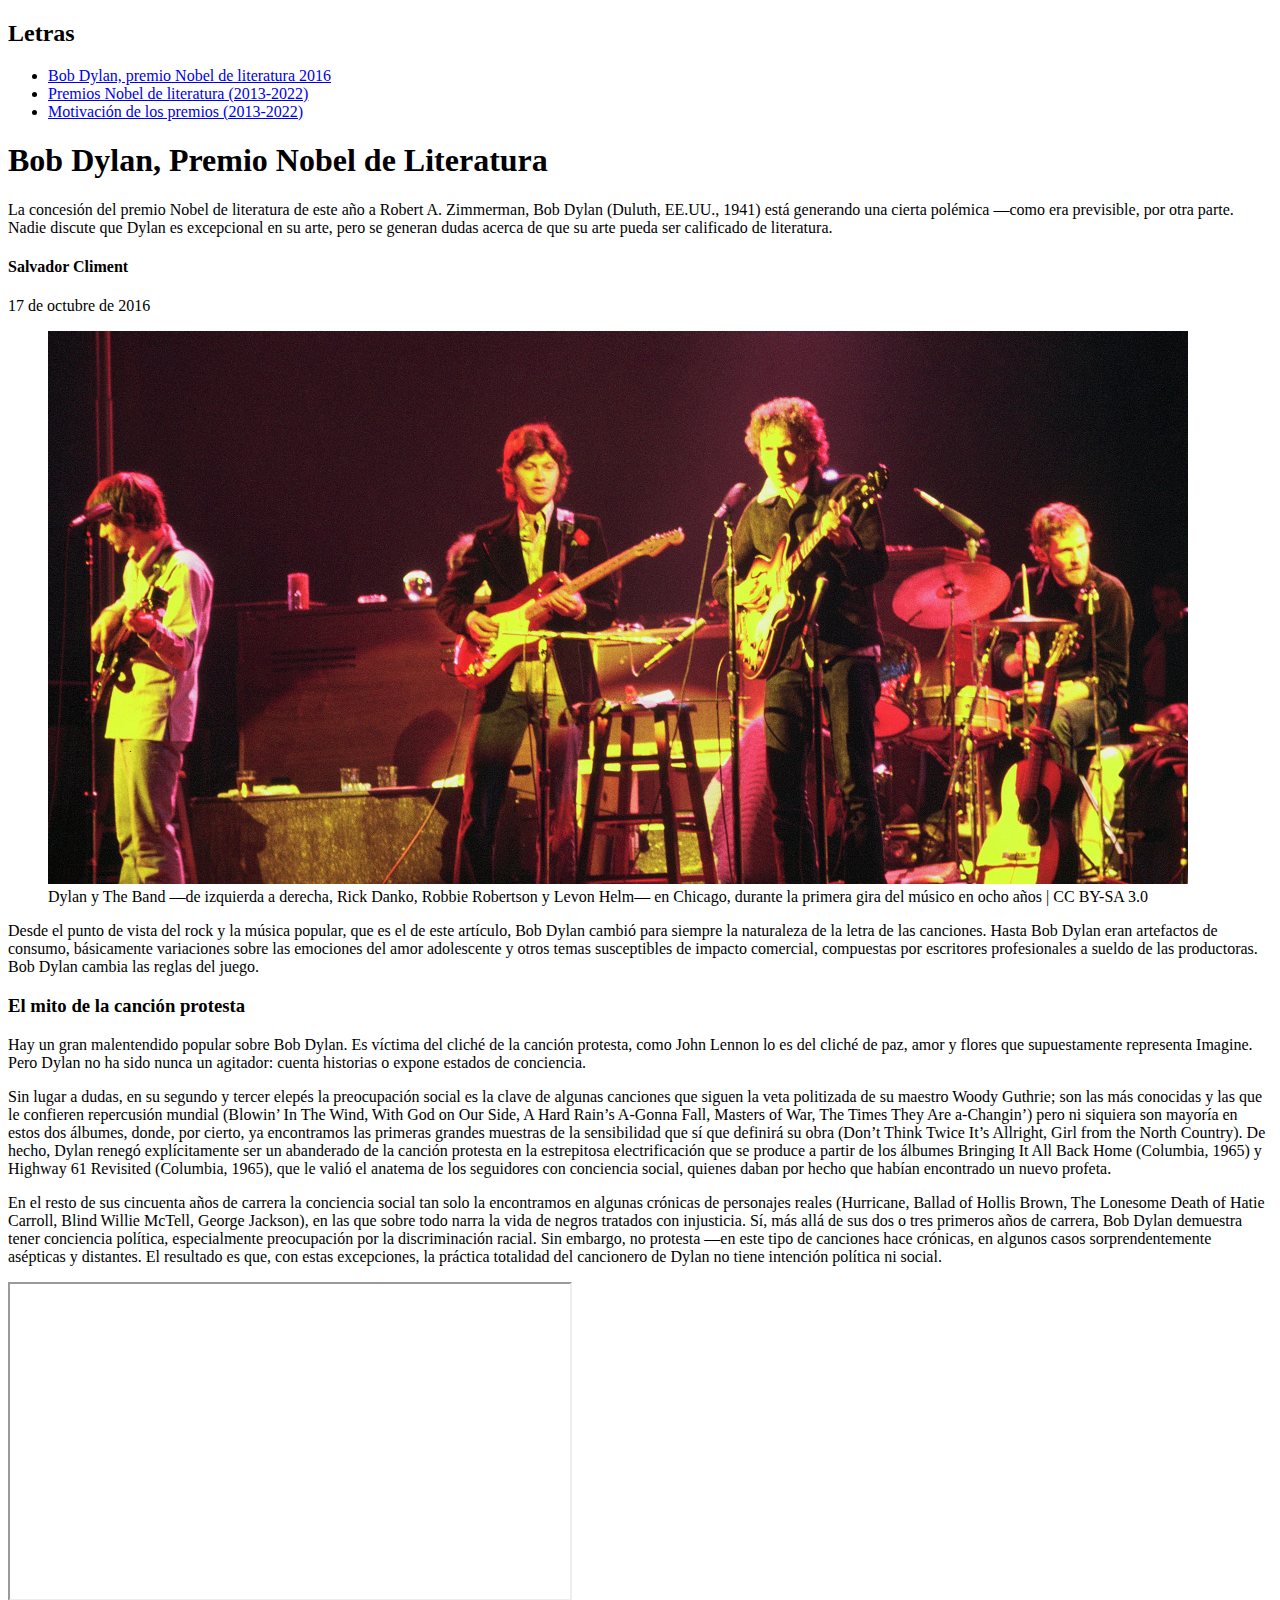
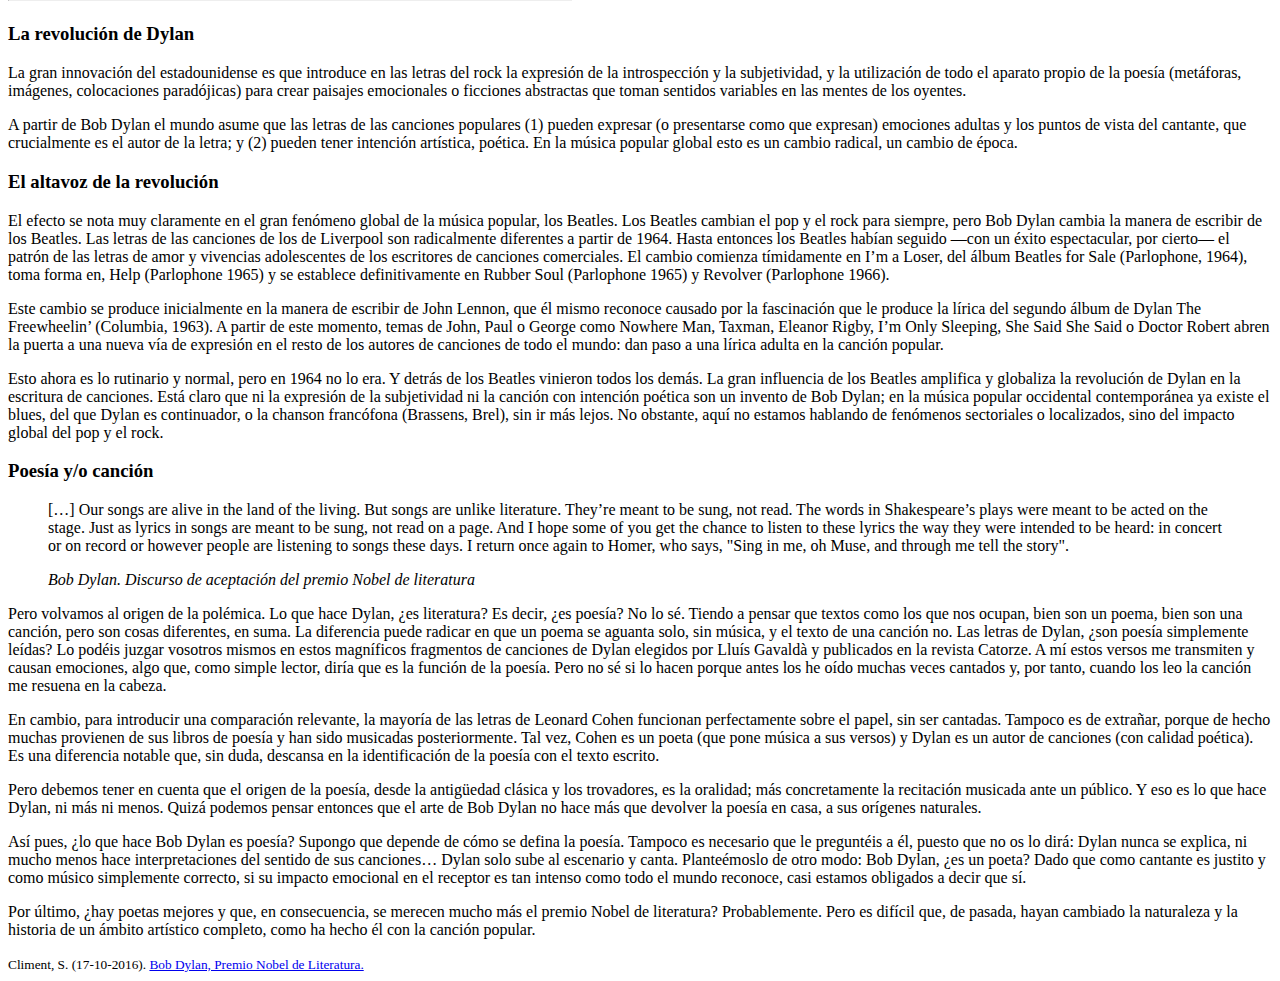
==== index.html @ 6b15265e "index básico terminado" ====
<!DOCTYPE html>
<html lang="es">

<head>
    <meta charset="utf-8">
    <title>Bob Dylan, Premio Nobel de Literatura</title>
    <meta name="description"
        content="La concesión del premio Nobel de literatura de este año a Robert A. Zimmerman, Bob Dylan.">

</head>

<body>
    <header>

        <h2>Letras</h2>
        <nav>
            <ul>
                <li><a href="#">Bob Dylan, premio Nobel de literatura 2016</a></li>
                <li><a href="listado-nobel-literatura.html">Premios Nobel de literatura (2013-2022)</a></li>
                <li><a href="motivacion-premios.html">Motivación de los premios (2013-2022)</a></li>
            </ul>
        </nav>

    </header>
    <main>
        <article>
            <section>
                <h1>Bob Dylan, Premio Nobel de Literatura</h1>
                <p>La concesión del premio Nobel de literatura de este año a Robert A. Zimmerman, Bob Dylan (Duluth,
                    EE.UU., 1941) está generando una cierta polémica —como era previsible, por otra parte. Nadie discute
                    que Dylan es excepcional en su arte, pero se generan dudas acerca de que su arte pueda ser
                    calificado de literatura. </p>
                <footer>
                    <h4>Salvador Climent</h4>
                    <time datetime="2016-10-17">17 de octubre de 2016</time>
                </footer>
            </section>
            <section>
                <figure>
                    <img src="img/Bob-Dylan-and-The-Band-1974.jpg" alt="Bob Dylan and the band 1974">
                    <figcaption>Dylan y The Band —de izquierda a derecha, Rick Danko, Robbie Robertson y Levon Helm— en
                        Chicago, durante la primera gira del músico en ocho años | CC BY-SA 3.0</figcaption>
                </figure>
                <p>Desde el punto de vista del rock y la música popular, que es el de este artículo, Bob Dylan cambió
                    para siempre la naturaleza de la letra de las canciones. Hasta Bob Dylan eran artefactos de consumo,
                    básicamente variaciones sobre las emociones del amor adolescente y otros temas susceptibles de
                    impacto comercial, compuestas por escritores profesionales a sueldo de las productoras. Bob Dylan
                    cambia las reglas del juego.</p>
            </section>
            <section>
                <h3>El mito de la canción protesta</h3>
                <p>Hay un gran malentendido popular sobre Bob Dylan. Es víctima del cliché de la canción protesta, como
                    John Lennon lo es del cliché de paz, amor y flores que supuestamente representa Imagine. Pero Dylan
                    no ha sido nunca un agitador: cuenta historias o expone estados de conciencia.</p>
                <p>Sin lugar a dudas, en su segundo y tercer elepés la preocupación social es la clave de algunas
                    canciones que siguen la veta politizada de su maestro Woody Guthrie; son las más conocidas y las que
                    le confieren repercusión mundial (Blowin’ In The Wind, With God on Our Side, A Hard Rain’s A-Gonna
                    Fall, Masters of War, The Times They Are a-Changin’) pero ni siquiera son mayoría en estos dos
                    álbumes, donde, por cierto, ya encontramos las primeras grandes muestras de la sensibilidad que sí
                    que definirá su obra (Don’t Think Twice It’s Allright, Girl from the North Country). De hecho, Dylan
                    renegó explícitamente ser un abanderado de la canción protesta en la estrepitosa electrificación que
                    se produce a partir de los álbumes Bringing It All Back Home (Columbia, 1965) y Highway 61 Revisited
                    (Columbia, 1965), que le valió el anatema de los seguidores con conciencia social, quienes daban por
                    hecho que habían encontrado un nuevo profeta.</p>
                <p>En el resto de sus cincuenta años de carrera la conciencia social tan solo la encontramos en algunas
                    crónicas de personajes reales (Hurricane, Ballad of Hollis Brown, The Lonesome Death of Hatie
                    Carroll, Blind Willie McTell, George Jackson), en las que sobre todo narra la vida de negros
                    tratados con injusticia. Sí, más allá de sus dos o tres primeros años de carrera, Bob Dylan
                    demuestra tener conciencia política, especialmente preocupación por la discriminación racial. Sin
                    embargo, no protesta —en este tipo de canciones hace crónicas, en algunos casos sorprendentemente
                    asépticas y distantes. El resultado es que, con estas excepciones, la práctica totalidad del
                    cancionero de Dylan no tiene intención política ni social.</p>
                <iframe width="560" height="315" src="https://www.youtube.com/embed/vWwgrjjIMXA?si=yeCFtCp3hpA2Us8z"
                    title="YouTube video player"
                    allow="accelerometer; autoplay; clipboard-write; encrypted-media; gyroscope; picture-in-picture; web-share"
                    allowfullscreen></iframe>
            </section>
            <section>
                <h3>La revolución de Dylan</h3>
                <p>La gran innovación del estadounidense es que introduce en las letras del rock la expresión de la
                    introspección y la subjetividad, y la utilización de todo el aparato propio de la poesía (metáforas,
                    imágenes, colocaciones paradójicas) para crear paisajes emocionales o ficciones abstractas que toman
                    sentidos variables en las mentes de los oyentes.</p>
                <p>A partir de Bob Dylan el mundo asume que las letras de las canciones populares (1) pueden expresar (o
                    presentarse como que expresan) emociones adultas y los puntos de vista del cantante, que
                    crucialmente es el autor de la letra; y (2) pueden tener intención artística, poética. En la música
                    popular global esto es un cambio radical, un cambio de época.</p>
            </section>
            <section>
                <h3>El altavoz de la revolución</h3>
                <p>El efecto se nota muy claramente en el gran fenómeno global de la música popular, los Beatles. Los
                    Beatles cambian el pop y el rock para siempre, pero Bob Dylan cambia la manera de escribir de los
                    Beatles. Las letras de las canciones de los de Liverpool son radicalmente diferentes a partir de
                    1964. Hasta entonces los Beatles habían seguido —con un éxito espectacular, por cierto— el patrón de
                    las letras de amor y vivencias adolescentes de los escritores de canciones comerciales. El cambio
                    comienza tímidamente en I’m a Loser, del álbum Beatles for Sale (Parlophone, 1964), toma forma en,
                    Help (Parlophone 1965) y se establece definitivamente en Rubber Soul (Parlophone 1965) y Revolver
                    (Parlophone 1966).</p>
                <p>Este cambio se produce inicialmente en la manera de escribir de John Lennon, que él mismo reconoce
                    causado por la fascinación que le produce la lírica del segundo álbum de Dylan The Freewheelin’
                    (Columbia, 1963). A partir de este momento, temas de John, Paul o George como Nowhere Man, Taxman,
                    Eleanor Rigby, I’m Only Sleeping, She Said She Said o Doctor Robert abren la puerta a una nueva vía
                    de expresión en el resto de los autores de canciones de todo el mundo: dan paso a una lírica adulta
                    en la canción popular.</p>
                <p>Esto ahora es lo rutinario y normal, pero en 1964 no lo era. Y detrás de los Beatles vinieron todos
                    los demás. La gran influencia de los Beatles amplifica y globaliza la revolución de Dylan en la
                    escritura de canciones. Está claro que ni la expresión de la subjetividad ni la canción con
                    intención poética son un invento de Bob Dylan; en la música popular occidental contemporánea ya
                    existe el blues, del que Dylan es continuador, o la chanson francófona (Brassens, Brel), sin ir más
                    lejos. No obstante, aquí no estamos hablando de fenómenos sectoriales o localizados, sino del
                    impacto global del pop y el rock.</p>
            </section>
            <section>
                <h3>Poesía y/o canción</h3>
                <blockquote>
                    <p>[…] Our songs are alive in the land of the living. But songs are unlike literature. They’re meant
                        to be sung, not read. The words in Shakespeare’s plays were meant to be acted on the stage. Just
                        as lyrics in songs are meant to be sung, not read on a page. And I hope some of you get the
                        chance to listen to these lyrics the way they were intended to be heard: in concert or on record
                        or however people are listening to songs these days. I return once again to Homer, who says,
                        "Sing in me, oh Muse, and through me tell the story".</p>
                    <cite>Bob Dylan. Discurso de aceptación del premio Nobel de literatura</cite>
                </blockquote>
                <p>Pero volvamos al origen de la polémica. Lo que hace Dylan, ¿es literatura? Es decir, ¿es poesía? No
                    lo sé. Tiendo a pensar que textos como los que nos ocupan, bien son un poema, bien son una canción,
                    pero son cosas diferentes, en suma. La diferencia puede radicar en que un poema se aguanta solo, sin
                    música, y el texto de una canción no. Las letras de Dylan, ¿son poesía simplemente leídas? Lo podéis
                    juzgar vosotros mismos en estos magníficos fragmentos de canciones de Dylan elegidos por Lluís
                    Gavaldà y publicados en la revista Catorze. A mí estos versos me transmiten y causan emociones, algo
                    que, como simple lector, diría que es la función de la poesía. Pero no sé si lo hacen porque antes
                    los he oído muchas veces cantados y, por tanto, cuando los leo la canción me resuena en la cabeza.
                </p>
                <p>En cambio, para introducir una comparación relevante, la mayoría de las letras de Leonard Cohen
                    funcionan perfectamente sobre el papel, sin ser cantadas. Tampoco es de extrañar, porque de hecho
                    muchas provienen de sus libros de poesía y han sido musicadas posteriormente. Tal vez, Cohen es un
                    poeta (que pone música a sus versos) y Dylan es un autor de canciones (con calidad poética). Es una
                    diferencia notable que, sin duda, descansa en la identificación de la poesía con el texto escrito.
                </p>
                <p>Pero debemos tener en cuenta que el origen de la poesía, desde la antigüedad clásica y los
                    trovadores, es la oralidad; más concretamente la recitación musicada ante un público. Y eso es lo
                    que hace Dylan, ni más ni menos. Quizá podemos pensar entonces que el arte de Bob Dylan no hace más
                    que devolver la poesía en casa, a sus orígenes naturales.</p>
                <p>Así pues, ¿lo que hace Bob Dylan es poesía? Supongo que depende de cómo se defina la poesía. Tampoco
                    es necesario que le preguntéis a él, puesto que no os lo dirá: Dylan nunca se explica, ni mucho
                    menos hace interpretaciones del sentido de sus canciones… Dylan solo sube al escenario y canta.
                    Planteémoslo de otro modo: Bob Dylan, ¿es un poeta? Dado que como cantante es justito y como músico
                    simplemente correcto, si su impacto emocional en el receptor es tan intenso como todo el mundo
                    reconoce, casi estamos obligados a decir que sí.</p>
                <p>Por último, ¿hay poetas mejores y que, en consecuencia, se merecen mucho más el premio Nobel de
                    literatura? Probablemente. Pero es difícil que, de pasada, hayan cambiado la naturaleza y la
                    historia de un ámbito artístico completo, como ha hecho él con la canción popular.</p>
            </section>
        </article>
    </main>
    <footer><small>Climent, S. (17-10-2016). <a
            href="https://www.nationalgeographic.com.es/mundo-ng/actualidad/bob-dylan-premio-nobel-literatura-2016_10781">Bob
            Dylan, Premio Nobel de Literatura.</a></small></footer>
</body>

</html>
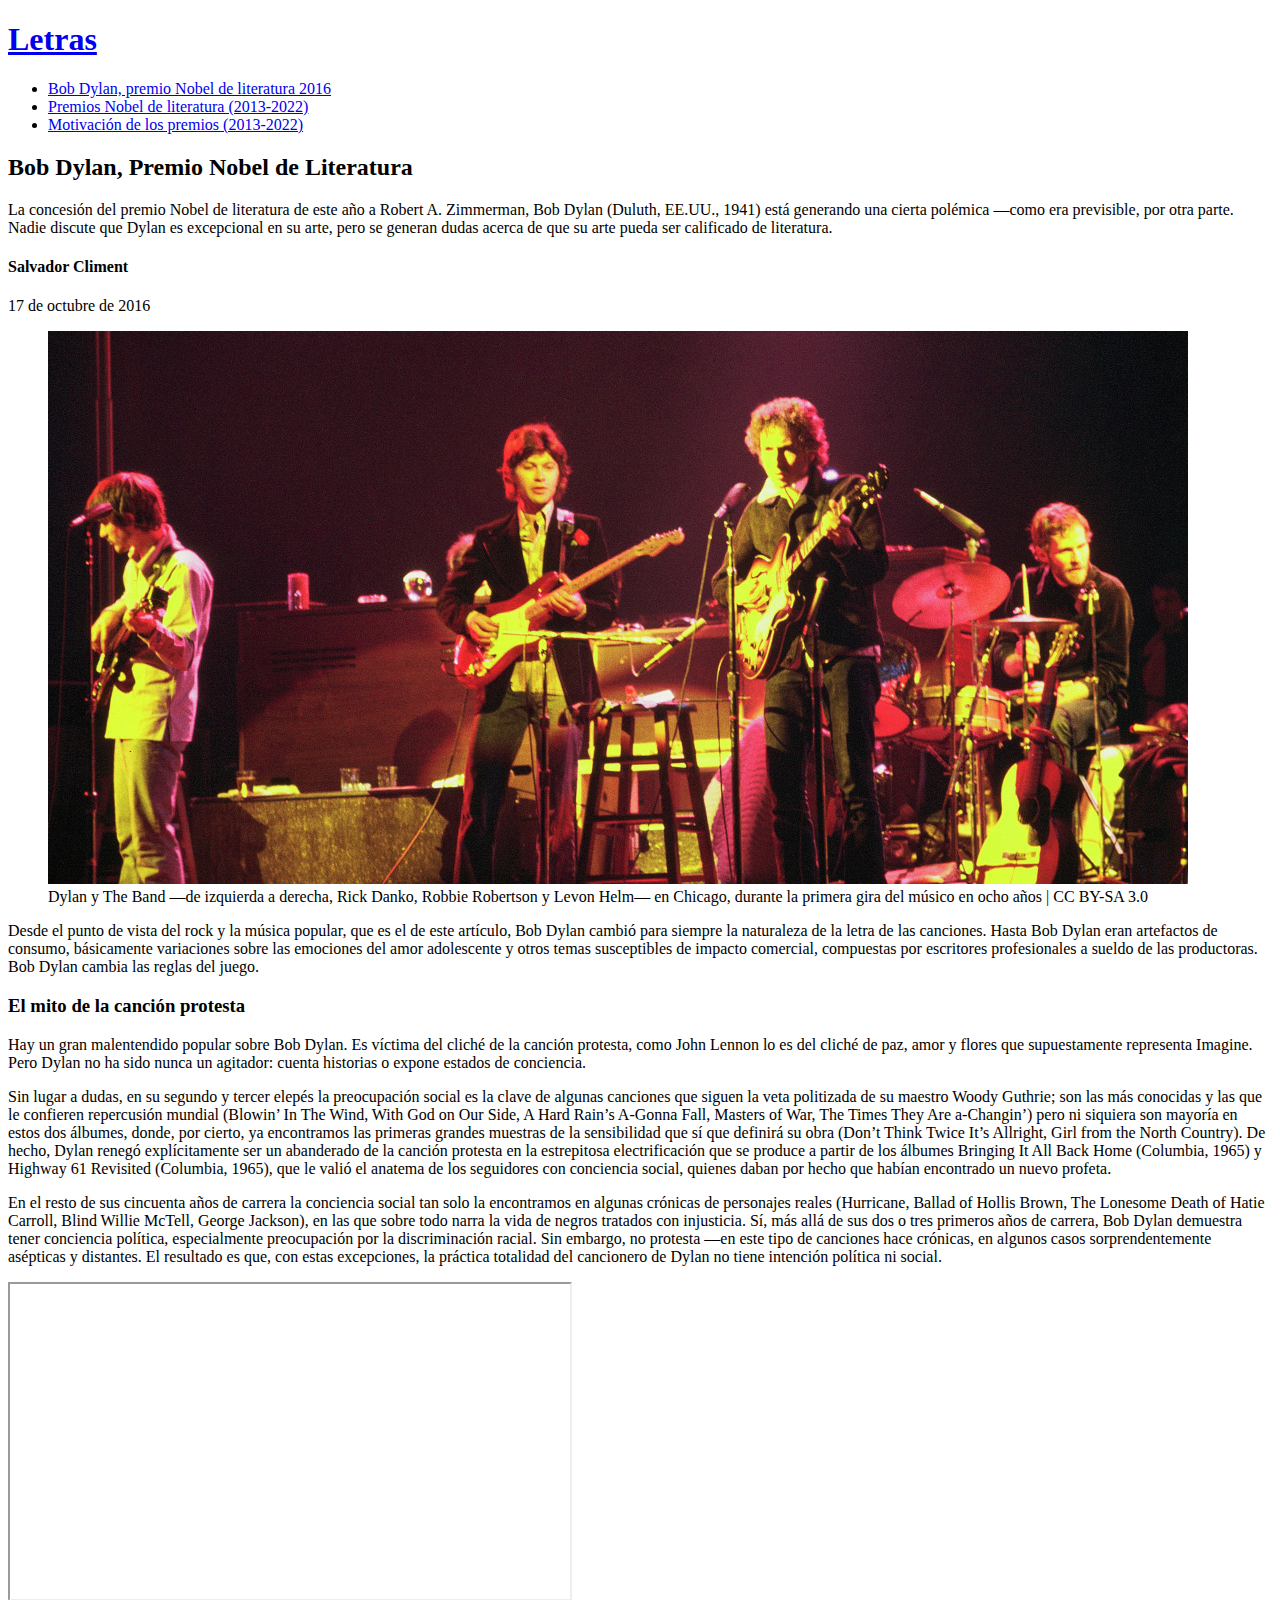
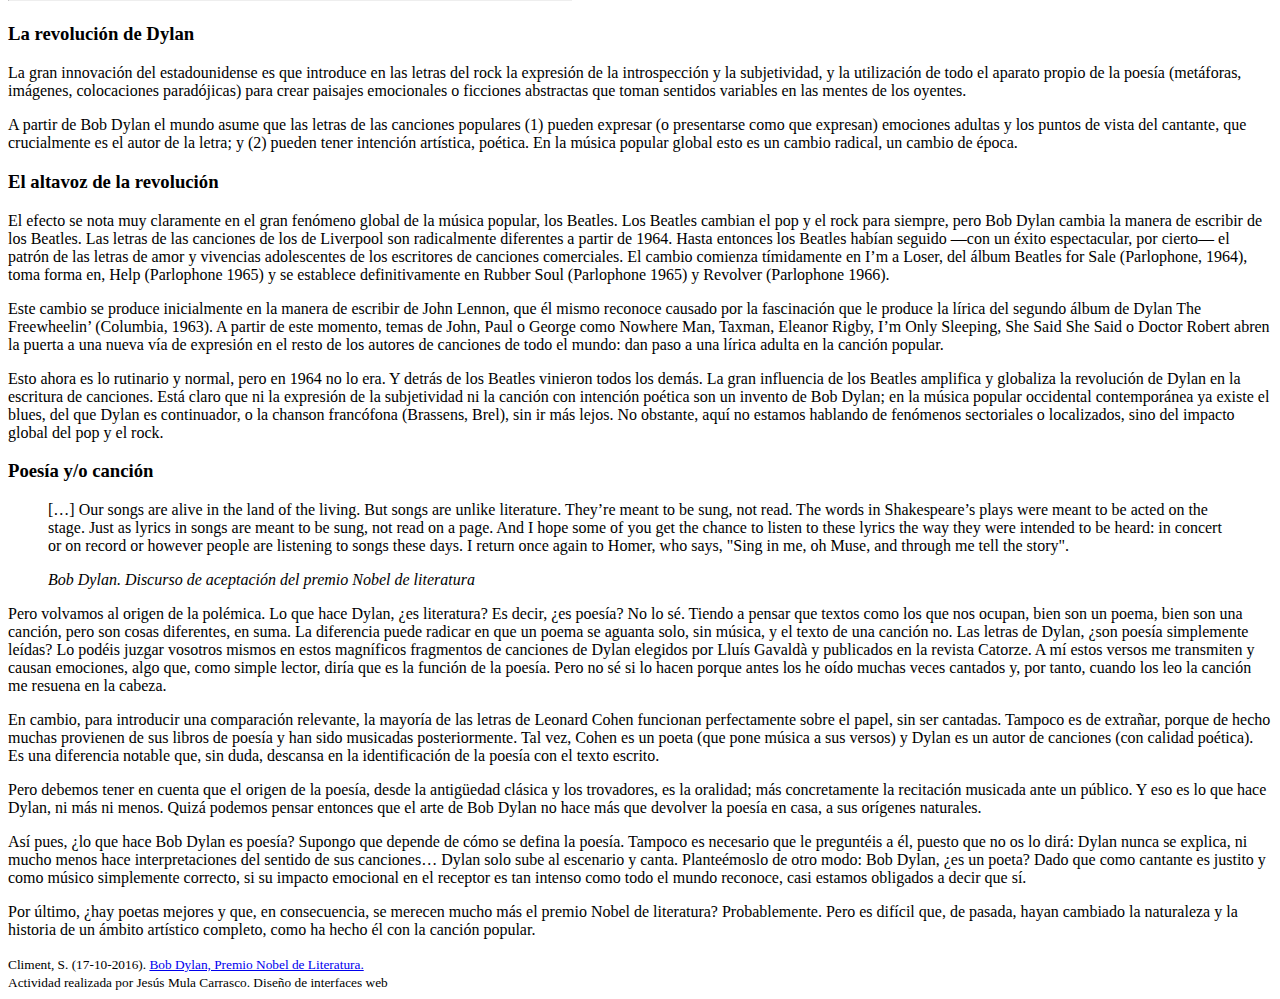
==== commit 4b0dae82: "terminados html básicos con texto" ====
--- a/index.html
+++ b/index.html
@@ -12,7 +12,7 @@
 <body>
     <header>
 
-        <h2>Letras</h2>
+        <h1><a href="#">Letras</a></h1>
         <nav>
             <ul>
                 <li><a href="#">Bob Dylan, premio Nobel de literatura 2016</a></li>
@@ -25,7 +25,7 @@
     <main>
         <article>
             <section>
-                <h1>Bob Dylan, Premio Nobel de Literatura</h1>
+                <h2>Bob Dylan, Premio Nobel de Literatura</h2>
                 <p>La concesión del premio Nobel de literatura de este año a Robert A. Zimmerman, Bob Dylan (Duluth,
                     EE.UU., 1941) está generando una cierta polémica —como era previsible, por otra parte. Nadie discute
                     que Dylan es excepcional en su arte, pero se generan dudas acerca de que su arte pueda ser
@@ -150,11 +150,12 @@
                     literatura? Probablemente. Pero es difícil que, de pasada, hayan cambiado la naturaleza y la
                     historia de un ámbito artístico completo, como ha hecho él con la canción popular.</p>
             </section>
+            <footer><small>Climent, S. (17-10-2016). <a
+            href="https://www.nationalgeographic.com.es/mundo-ng/actualidad/bob-dylan-premio-nobel-literatura-2016_10781">Bob
+            Dylan, Premio Nobel de Literatura.</a></small></footer>
         </article>
     </main>
-    <footer><small>Climent, S. (17-10-2016). <a
-            href="https://www.nationalgeographic.com.es/mundo-ng/actualidad/bob-dylan-premio-nobel-literatura-2016_10781">Bob
-            Dylan, Premio Nobel de Literatura.</a></small></footer>
+    <footer><small>Actividad realizada por Jesús Mula Carrasco. Diseño de interfaces web</small></footer>
 </body>
 
 </html>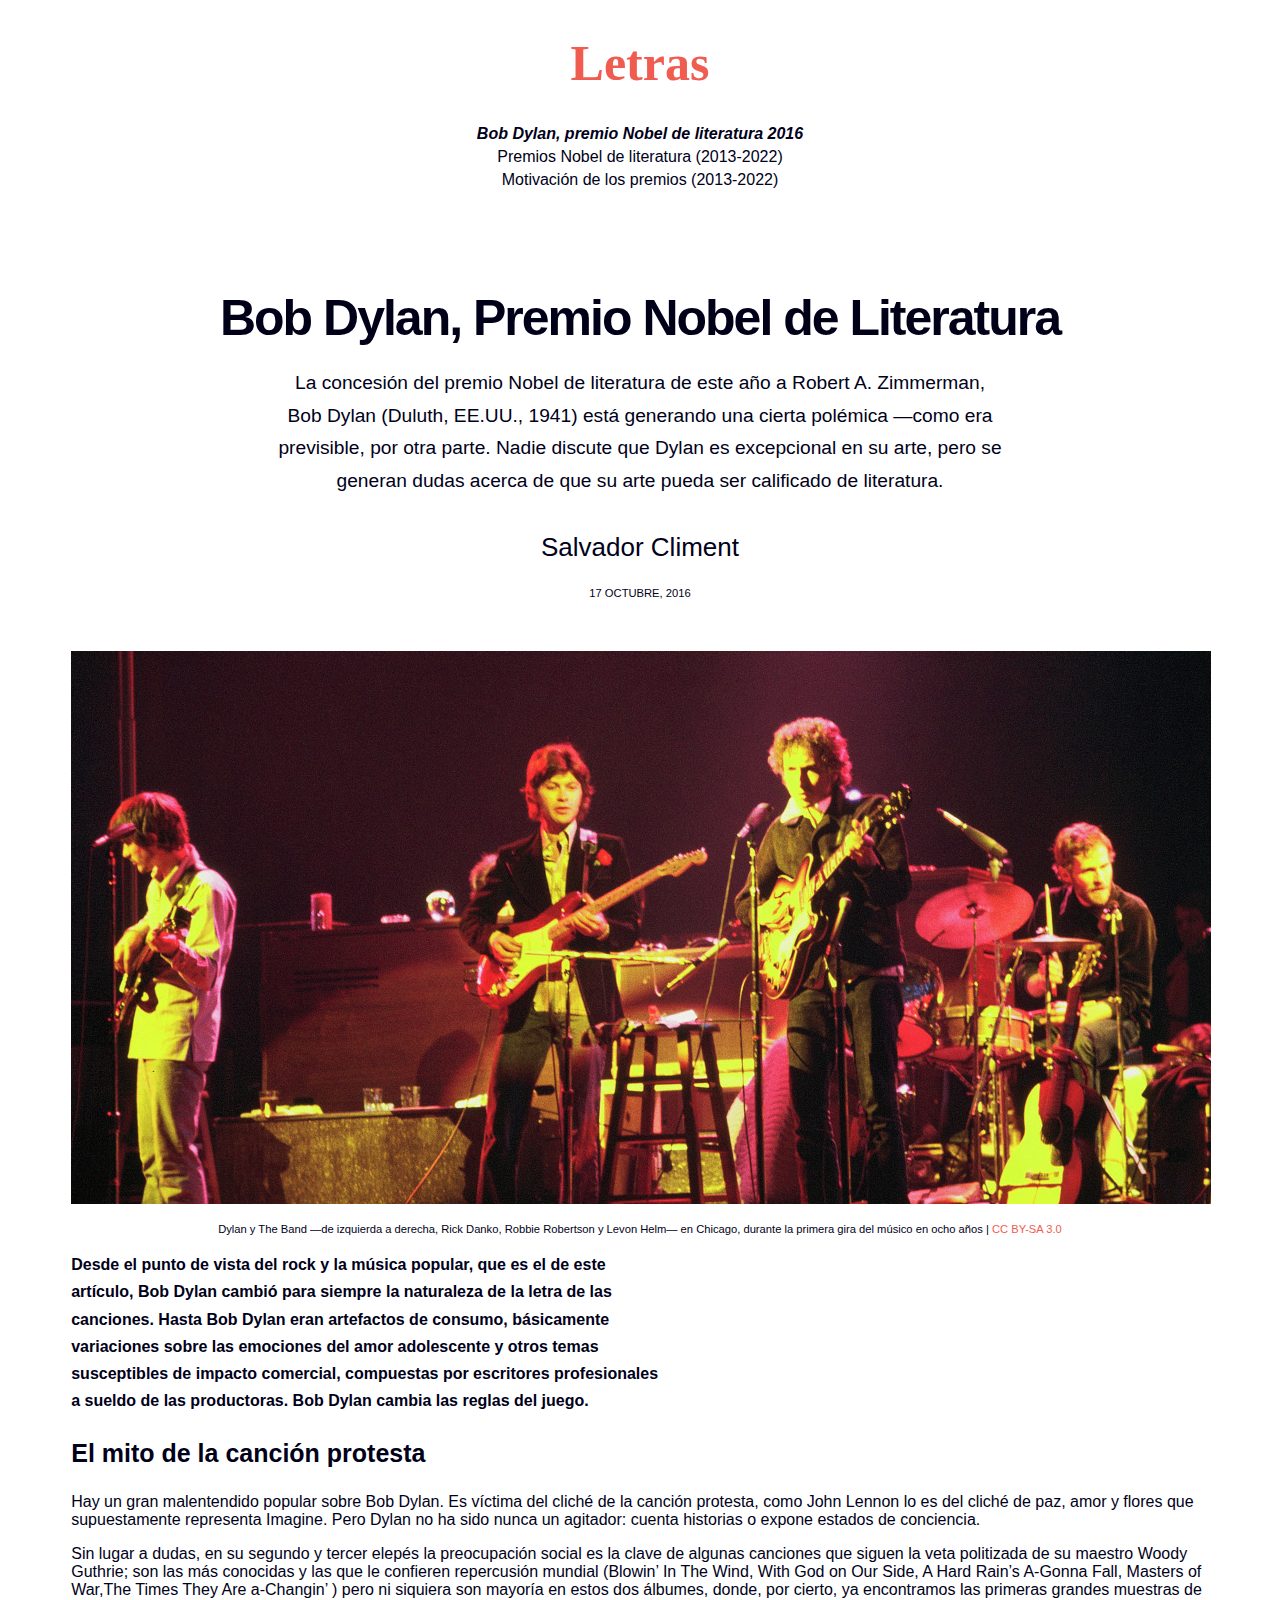
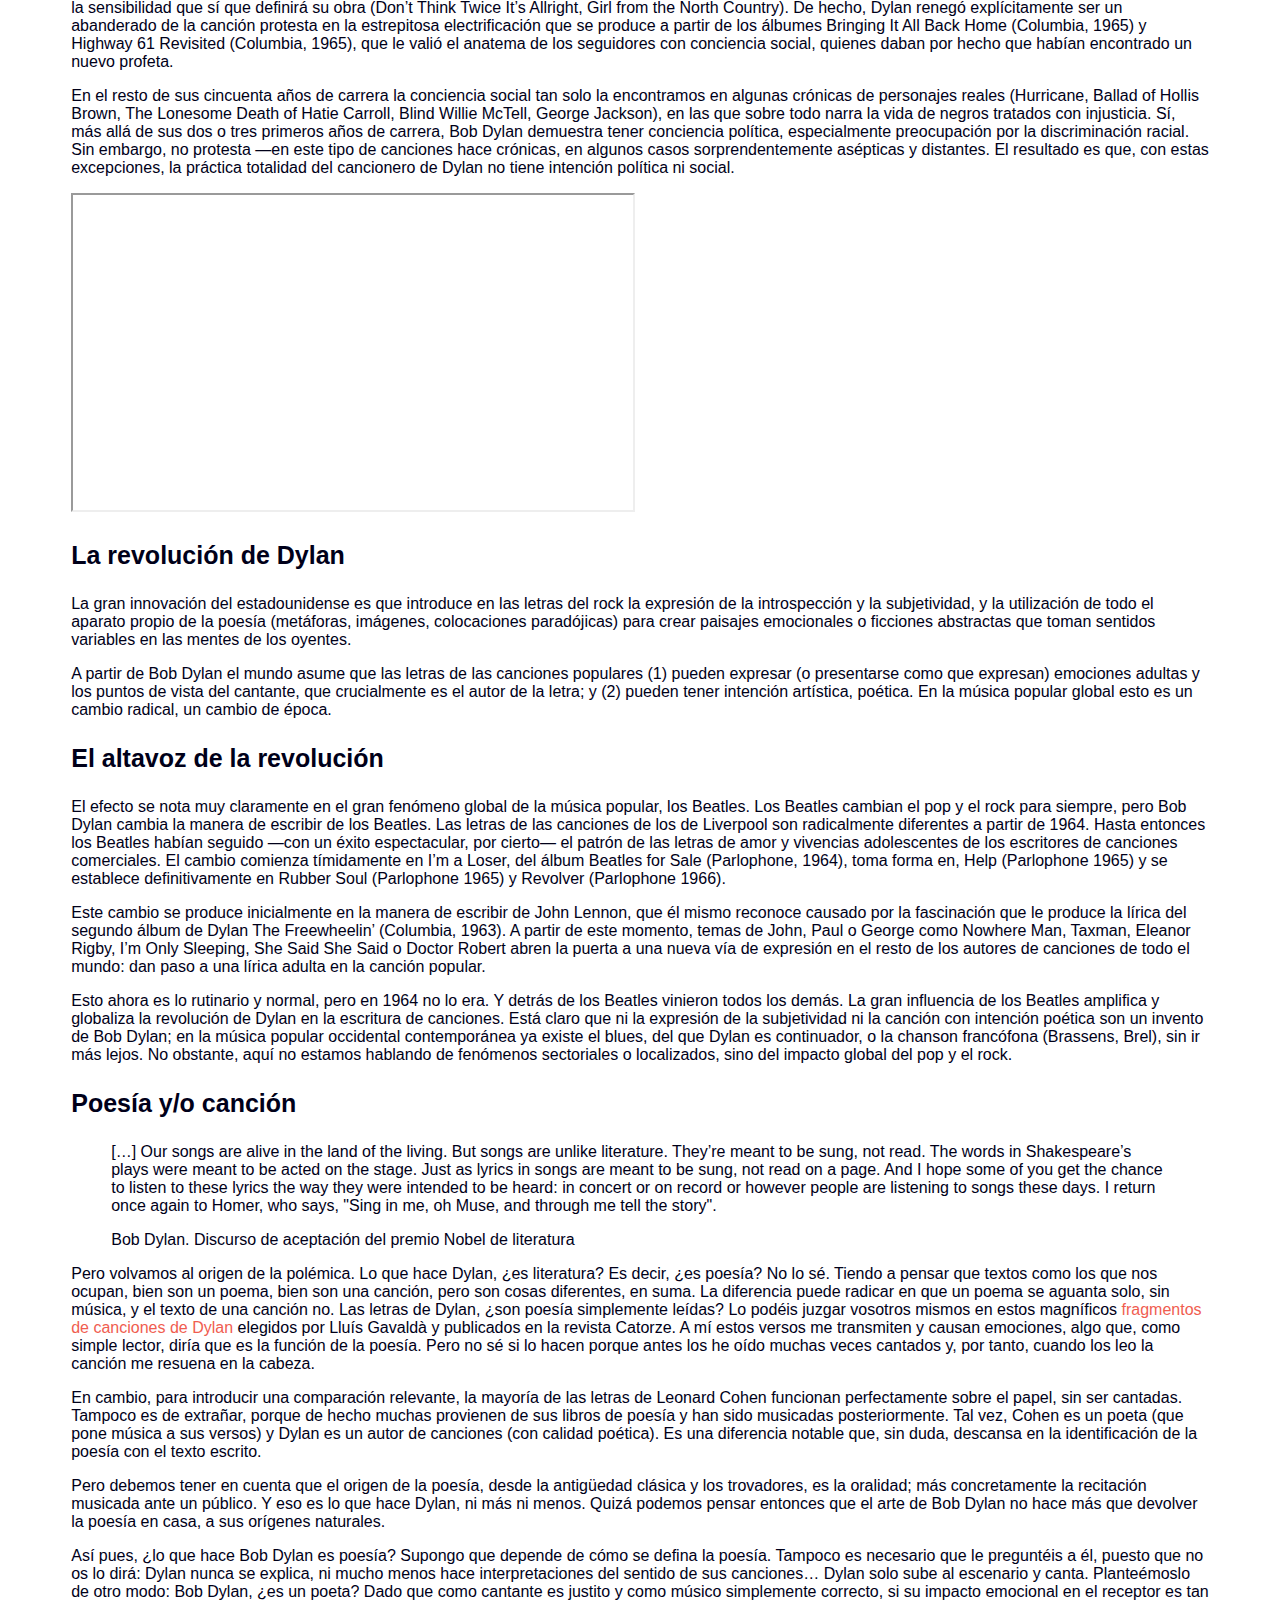
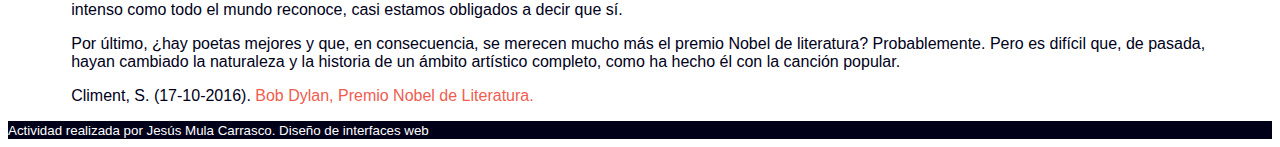
==== commit cbc2fbb8: "css. Faltan etiquetas de citas en html" ====
--- a/index.html
+++ b/index.html
@@ -6,42 +6,42 @@
     <title>Bob Dylan, Premio Nobel de Literatura</title>
     <meta name="description"
         content="La concesión del premio Nobel de literatura de este año a Robert A. Zimmerman, Bob Dylan.">
+    <link rel="stylesheet" type="text/css" href="estilos.css">
+
 
 </head>
 
 <body>
-    <header>
+    <main>
+        <header>
+            <h1><a href="#">Letras</a></h1>
+            <nav>
+                <ul>
+                    <li><a class="active" href="#">Bob Dylan, premio Nobel de literatura 2016</a></li>
+                    <li><a href="listado-nobel-literatura.html">Premios Nobel de literatura (2013-2022)</a></li>
+                    <li><a href="motivacion-premios.html">Motivación de los premios (2013-2022)</a></li>
+                </ul>
+            </nav>
 
-        <h1><a href="#">Letras</a></h1>
-        <nav>
-            <ul>
-                <li><a href="#">Bob Dylan, premio Nobel de literatura 2016</a></li>
-                <li><a href="listado-nobel-literatura.html">Premios Nobel de literatura (2013-2022)</a></li>
-                <li><a href="motivacion-premios.html">Motivación de los premios (2013-2022)</a></li>
-            </ul>
-        </nav>
-
-    </header>
-    <main>
+        </header>
         <article>
-            <section>
+            <section id="secInicio">
                 <h2>Bob Dylan, Premio Nobel de Literatura</h2>
                 <p>La concesión del premio Nobel de literatura de este año a Robert A. Zimmerman, Bob Dylan (Duluth,
                     EE.UU., 1941) está generando una cierta polémica —como era previsible, por otra parte. Nadie discute
                     que Dylan es excepcional en su arte, pero se generan dudas acerca de que su arte pueda ser
                     calificado de literatura. </p>
-                <footer>
-                    <h4>Salvador Climent</h4>
-                    <time datetime="2016-10-17">17 de octubre de 2016</time>
-                </footer>
+                <h4>Salvador Climent</h4>
+                <time datetime="2016-10-17">17 OCTUBRE, 2016</time>
+
             </section>
             <section>
                 <figure>
                     <img src="img/Bob-Dylan-and-The-Band-1974.jpg" alt="Bob Dylan and the band 1974">
                     <figcaption>Dylan y The Band —de izquierda a derecha, Rick Danko, Robbie Robertson y Levon Helm— en
-                        Chicago, durante la primera gira del músico en ocho años | CC BY-SA 3.0</figcaption>
+                        Chicago, durante la primera gira del músico en ocho años | <em><a href="">CC BY-SA 3.0</a></em></figcaption>
                 </figure>
-                <p>Desde el punto de vista del rock y la música popular, que es el de este artículo, Bob Dylan cambió
+                <p id="pDestacado">Desde el punto de vista del rock y la música popular, que es el de este artículo, Bob Dylan cambió
                     para siempre la naturaleza de la letra de las canciones. Hasta Bob Dylan eran artefactos de consumo,
                     básicamente variaciones sobre las emociones del amor adolescente y otros temas susceptibles de
                     impacto comercial, compuestas por escritores profesionales a sueldo de las productoras. Bob Dylan
@@ -54,8 +54,8 @@
                     no ha sido nunca un agitador: cuenta historias o expone estados de conciencia.</p>
                 <p>Sin lugar a dudas, en su segundo y tercer elepés la preocupación social es la clave de algunas
                     canciones que siguen la veta politizada de su maestro Woody Guthrie; son las más conocidas y las que
-                    le confieren repercusión mundial (Blowin’ In The Wind, With God on Our Side, A Hard Rain’s A-Gonna
-                    Fall, Masters of War, The Times They Are a-Changin’) pero ni siquiera son mayoría en estos dos
+                    le confieren repercusión mundial (<cite>Blowin’ In The Wind,</cite><cite> With God on Our Side,</cite><cite> A Hard Rain’s A-Gonna
+                    Fall,</cite><cite> Masters of War,</cite><cite>The Times They Are a-Changin’</cite> ) pero ni siquiera son mayoría en estos dos
                     álbumes, donde, por cierto, ya encontramos las primeras grandes muestras de la sensibilidad que sí
                     que definirá su obra (Don’t Think Twice It’s Allright, Girl from the North Country). De hecho, Dylan
                     renegó explícitamente ser un abanderado de la canción protesta en la estrepitosa electrificación que
@@ -125,7 +125,8 @@
                     lo sé. Tiendo a pensar que textos como los que nos ocupan, bien son un poema, bien son una canción,
                     pero son cosas diferentes, en suma. La diferencia puede radicar en que un poema se aguanta solo, sin
                     música, y el texto de una canción no. Las letras de Dylan, ¿son poesía simplemente leídas? Lo podéis
-                    juzgar vosotros mismos en estos magníficos fragmentos de canciones de Dylan elegidos por Lluís
+                    juzgar vosotros mismos en estos magníficos <em class="enlaceTexto"><a href="">fragmentos de canciones de Dylan</a></em> elegidos
+                    por Lluís
                     Gavaldà y publicados en la revista Catorze. A mí estos versos me transmiten y causan emociones, algo
                     que, como simple lector, diría que es la función de la poesía. Pero no sé si lo hacen porque antes
                     los he oído muchas veces cantados y, por tanto, cuando los leo la canción me resuena en la cabeza.
@@ -150,9 +151,9 @@
                     literatura? Probablemente. Pero es difícil que, de pasada, hayan cambiado la naturaleza y la
                     historia de un ámbito artístico completo, como ha hecho él con la canción popular.</p>
             </section>
-            <footer><small>Climent, S. (17-10-2016). <a
-            href="https://www.nationalgeographic.com.es/mundo-ng/actualidad/bob-dylan-premio-nobel-literatura-2016_10781">Bob
-            Dylan, Premio Nobel de Literatura.</a></small></footer>
+            <p>Climent, S. (17-10-2016). <em class="enlaceTexto"><a class="enlaceTexto"
+                    href="https://www.nationalgeographic.com.es/mundo-ng/actualidad/bob-dylan-premio-nobel-literatura-2016_10781">Bob
+                    Dylan, Premio Nobel de Literatura.</a></em></p>
         </article>
     </main>
     <footer><small>Actividad realizada por Jesús Mula Carrasco. Diseño de interfaces web</small></footer>
--- a/estilos.css
+++ b/estilos.css
@@ -0,0 +1,107 @@
+* {
+    padding: 0px;
+    font-style: unset;
+    text-decoration: none;
+    color: inherit;
+}
+body{
+    font-family: Helvetica, Arial, sans-serif;
+    color: rgb(0,0,25);
+}
+main {
+    max-width: 90%;
+    margin: auto;
+}
+figure{
+    margin: auto;
+}
+h1 {
+    font-family: Georgia, 'Times New Roman', Times, serif;
+    color: rgb(240, 93, 80);
+    font-size: 50px;
+}
+h1:hover {
+    color: rgba(240,93,80,0.5);
+}
+nav ul li {
+    color: rgb(0, 0, 25);
+    list-style: none;
+    margin-bottom: 5px;
+}
+nav ul li :hover{
+    color: rgba(0, 0, 25, 0.5);
+}
+nav ul li a.active {
+    font-weight:bold;
+    font-style: italic;
+}
+nav {
+    margin-bottom: 100px;
+}
+article section:first-child, header{
+    text-align: center;
+    
+    margin: auto;
+    
+}
+article section:first-child h2{
+    font-size: 50px;
+    margin-bottom: 20px;
+    letter-spacing: -2px; /* Reduce el espaciado entre letras */
+}
+h3{
+    font-size: 25px;
+}
+article section:first-child p {
+    font-size: 120%;
+    max-width: 64%;
+    margin: auto;
+    line-height: 1.7em; /* Aumenta espacio entre líneas*/
+}
+article section:first-child h4 {
+    font-size: 26px;
+    font-weight: unset;
+    margin-bottom: 20px;
+}
+article section:first-child time {
+    font-size: 70% ;
+    
+}
+article section:first-child {
+    margin-bottom: 50px;
+}
+figcaption {
+    font-size: 70%;
+    margin: 15px;
+    text-align: center;
+}
+
+#pDestacado {
+    font-weight: bold;
+    max-width: 52%;
+    line-height: 1.7em;
+}
+
+.resaltadoGris{
+    color: rgba(0, 0, 25, 0.5);
+}
+
+.nombresNobel{
+    color: rgb(240, 93, 80);
+}
+em a {
+    color: rgb(240, 93, 80);
+}
+
+.enlaceTexto :hover {
+    color: rgba(240, 93, 80, 0.5);
+}
+
+footer {
+    background-color: rgb(0,0,25);
+    color: rgb(255, 255, 255);
+
+}
+small :hover {
+    color: rgb(240, 93, 80);
+}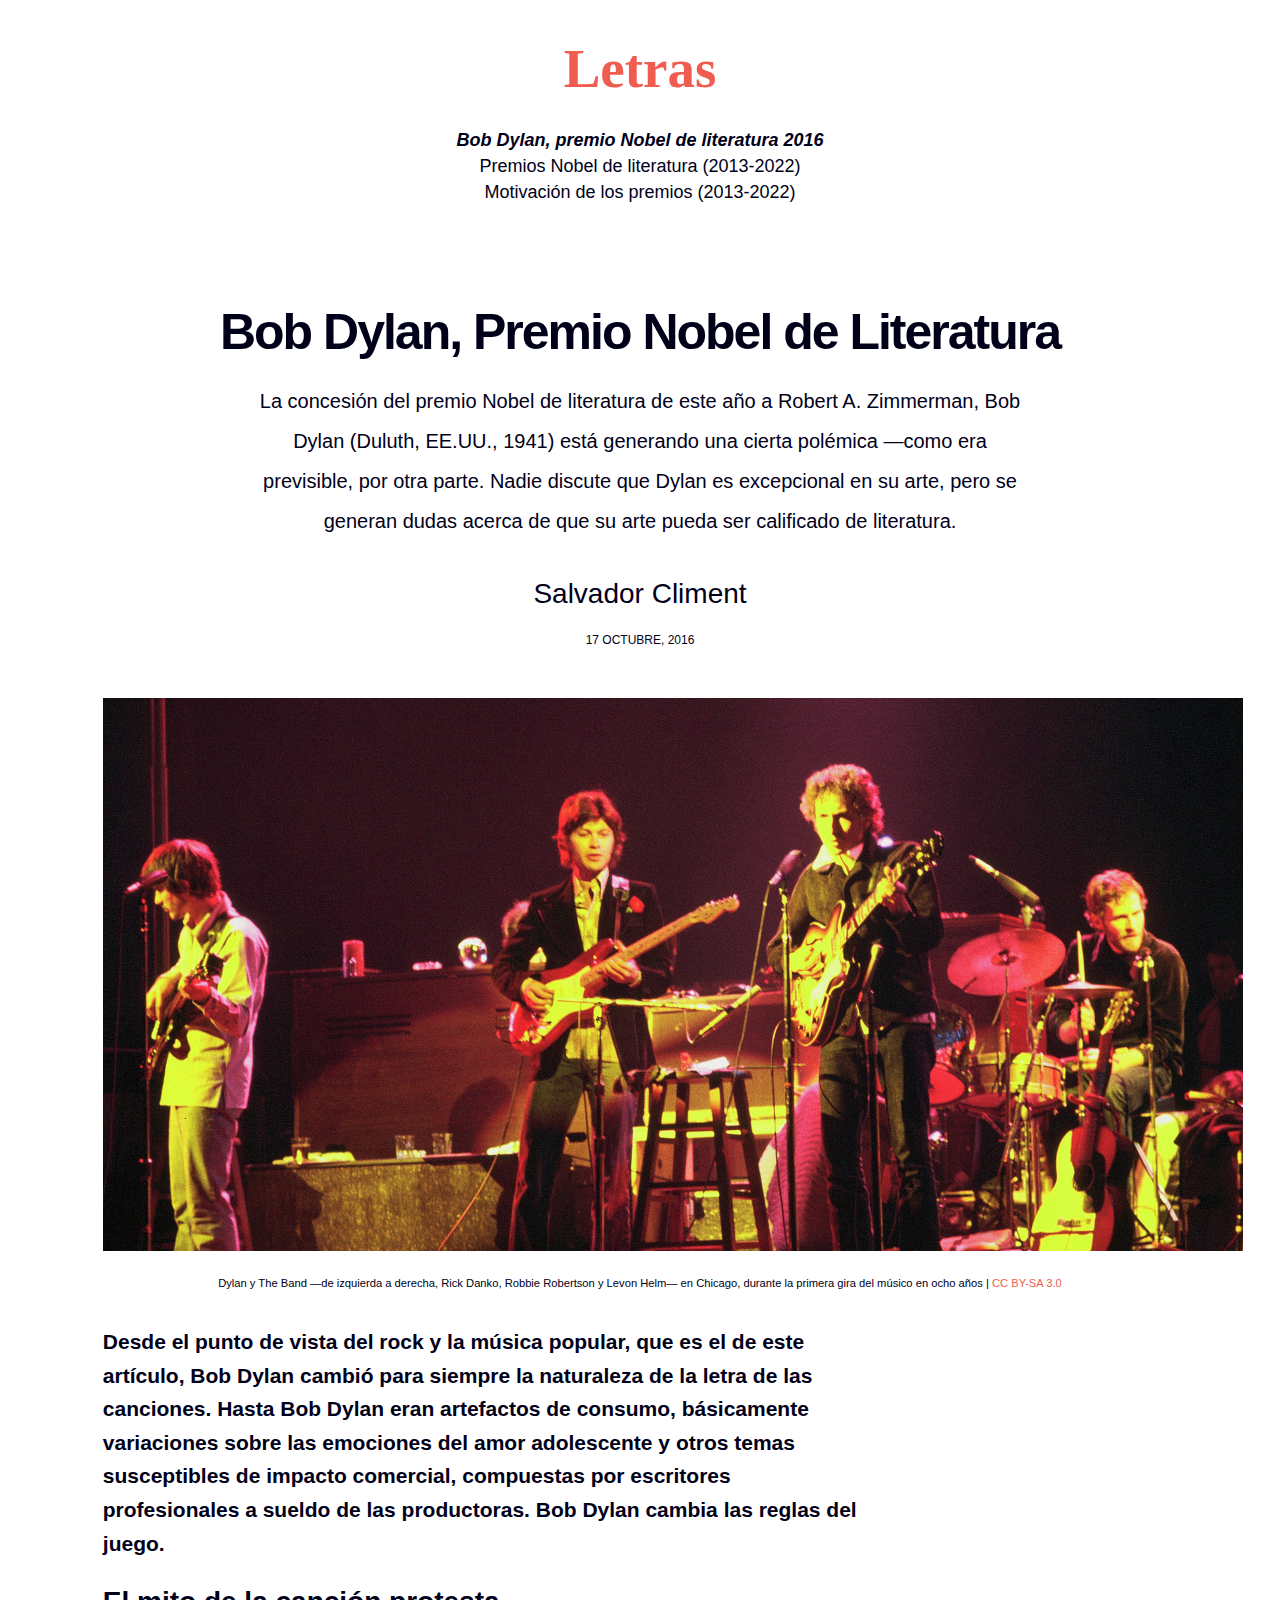
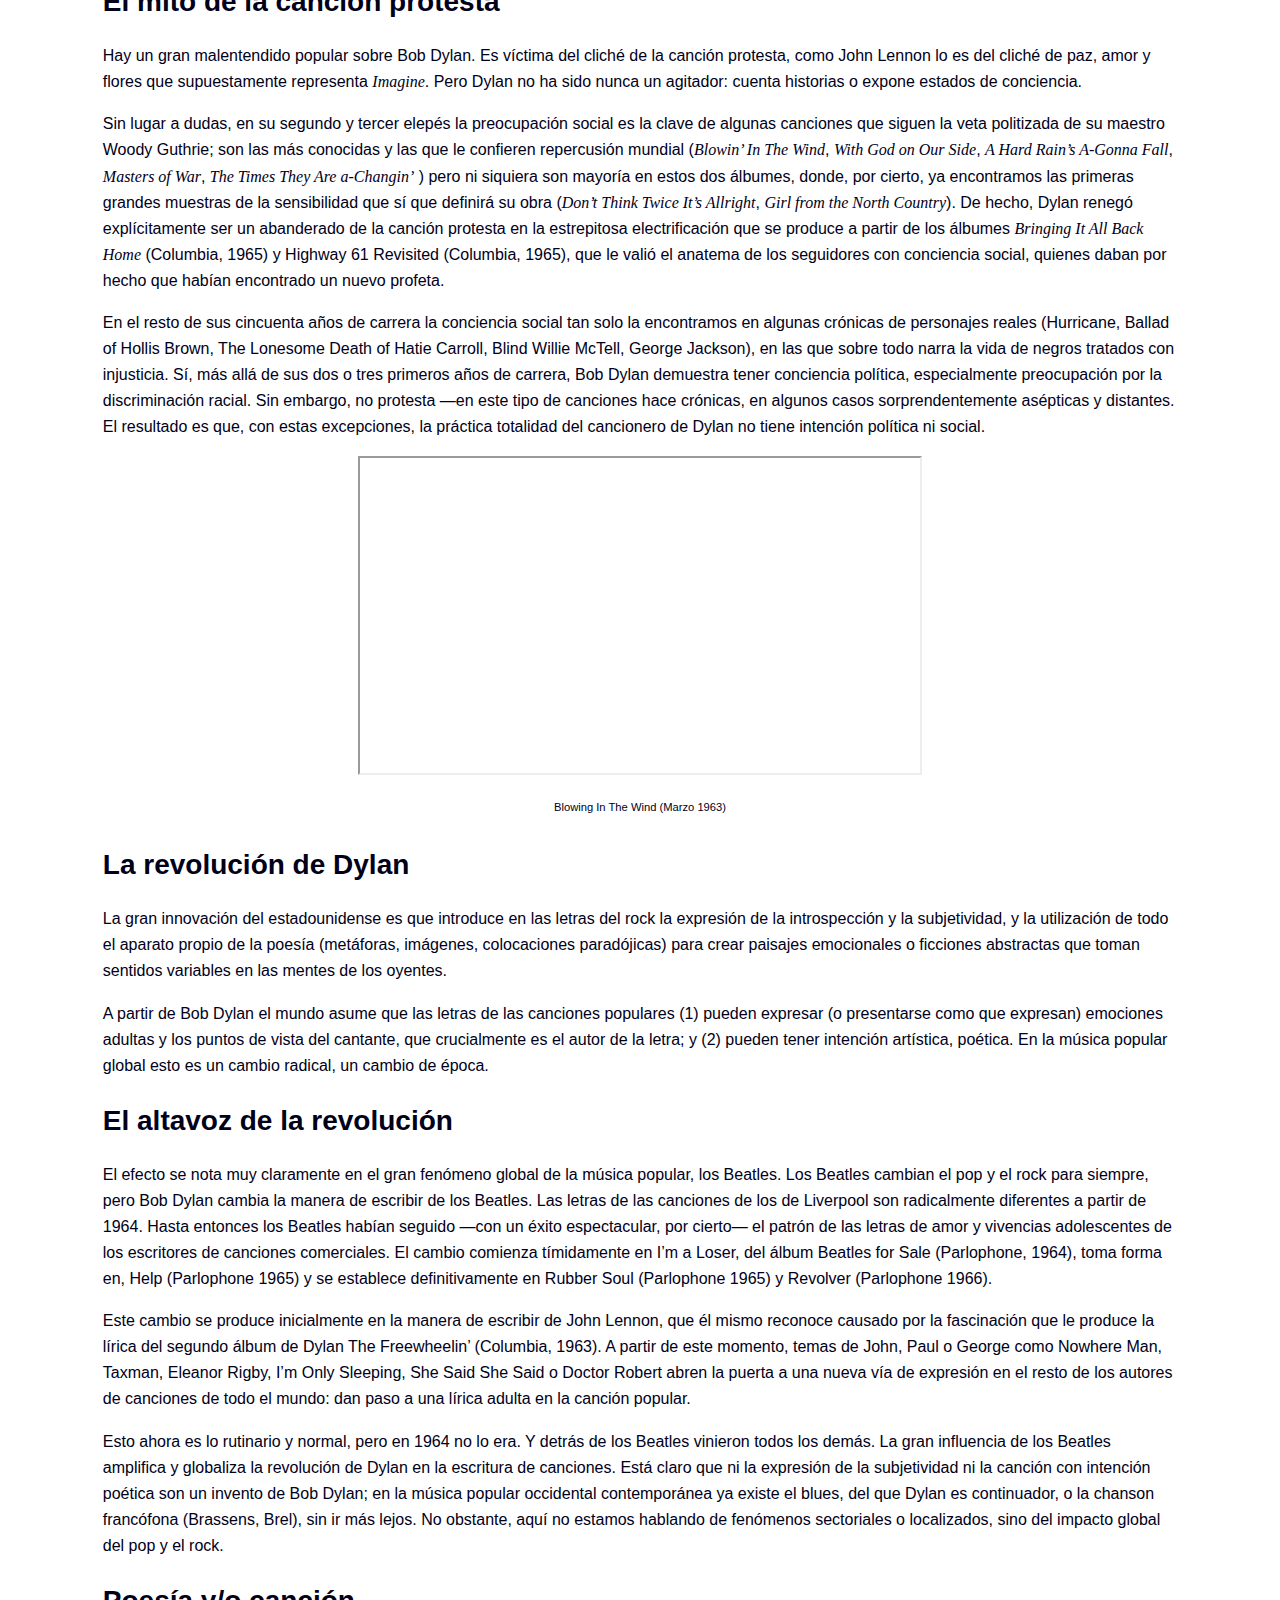
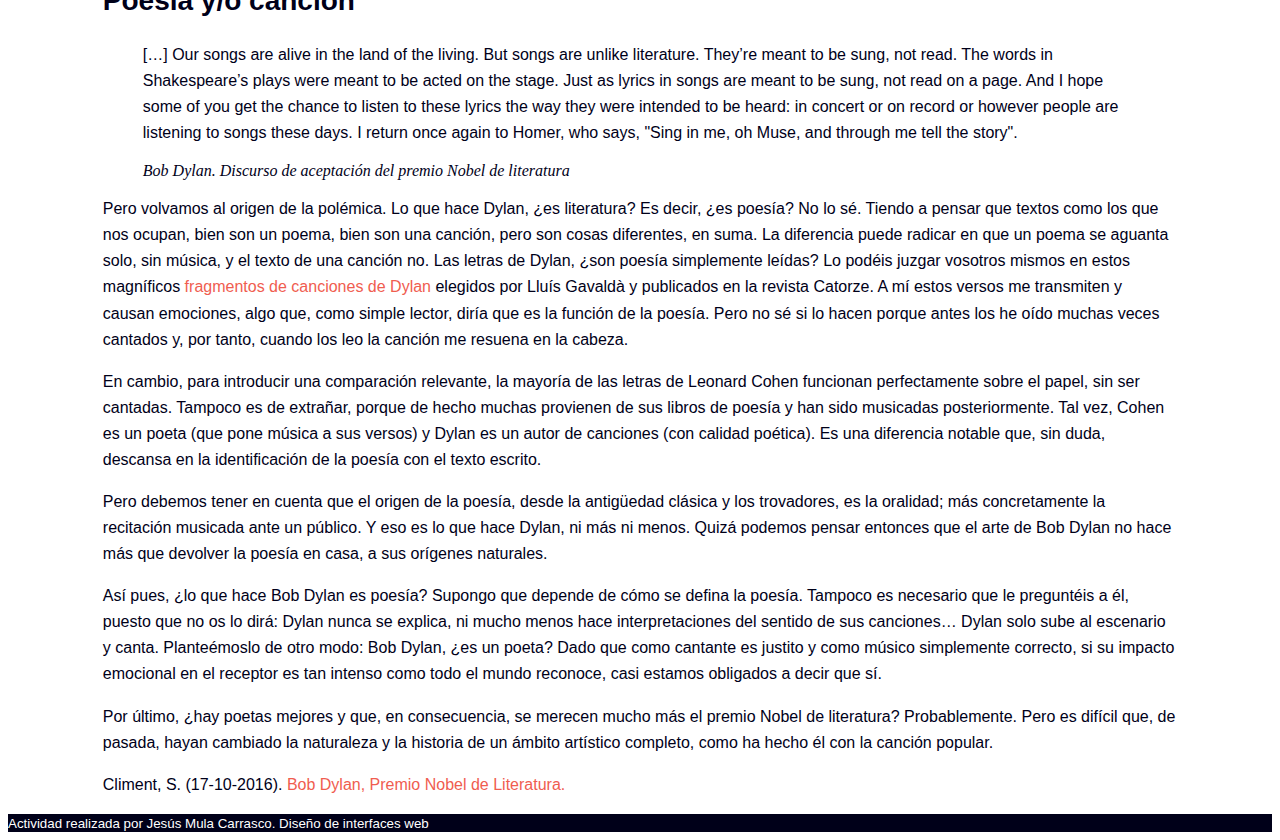
==== commit 8166df3e: "rellenando citas" ====
--- a/index.html
+++ b/index.html
@@ -39,9 +39,12 @@
                 <figure>
                     <img src="img/Bob-Dylan-and-The-Band-1974.jpg" alt="Bob Dylan and the band 1974">
                     <figcaption>Dylan y The Band —de izquierda a derecha, Rick Danko, Robbie Robertson y Levon Helm— en
-                        Chicago, durante la primera gira del músico en ocho años | <em><a href="">CC BY-SA 3.0</a></em></figcaption>
+                        Chicago, durante la primera gira del músico en ocho años | <span><a href="">CC BY-SA
+                                3.0</a></span>
+                    </figcaption>
                 </figure>
-                <p id="pDestacado">Desde el punto de vista del rock y la música popular, que es el de este artículo, Bob Dylan cambió
+                <p id="pDestacado">Desde el punto de vista del rock y la música popular, que es el de este artículo, Bob
+                    Dylan cambió
                     para siempre la naturaleza de la letra de las canciones. Hasta Bob Dylan eran artefactos de consumo,
                     básicamente variaciones sobre las emociones del amor adolescente y otros temas susceptibles de
                     impacto comercial, compuestas por escritores profesionales a sueldo de las productoras. Bob Dylan
@@ -49,17 +52,18 @@
             </section>
             <section>
                 <h3>El mito de la canción protesta</h3>
-                <p>Hay un gran malentendido popular sobre Bob Dylan. Es víctima del cliché de la canción protesta, como
-                    John Lennon lo es del cliché de paz, amor y flores que supuestamente representa Imagine. Pero Dylan
-                    no ha sido nunca un agitador: cuenta historias o expone estados de conciencia.</p>
+                <p>Hay un gran malentendido popular sobre Bob Dylan. Es víctima del cliché de la canción protesta, como John Lennon lo es del cliché de paz, amor y flores que supuestamente representa <cite>Imagine</cite>. Pero Dylan no ha sido nunca un agitador: cuenta historias o expone estados de conciencia.</p>
                 <p>Sin lugar a dudas, en su segundo y tercer elepés la preocupación social es la clave de algunas
                     canciones que siguen la veta politizada de su maestro Woody Guthrie; son las más conocidas y las que
-                    le confieren repercusión mundial (<cite>Blowin’ In The Wind,</cite><cite> With God on Our Side,</cite><cite> A Hard Rain’s A-Gonna
-                    Fall,</cite><cite> Masters of War,</cite><cite>The Times They Are a-Changin’</cite> ) pero ni siquiera son mayoría en estos dos
+                    le confieren repercusión mundial (<cite>Blowin’ In The Wind</cite>, <cite>With God on Our
+                        Side</cite>, <cite>A Hard Rain’s A-Gonna Fall</cite>, <cite> Masters of War</cite>, <cite>The
+                        Times They Are a-Changin’</cite> ) pero ni siquiera son mayoría en estos dos
                     álbumes, donde, por cierto, ya encontramos las primeras grandes muestras de la sensibilidad que sí
-                    que definirá su obra (Don’t Think Twice It’s Allright, Girl from the North Country). De hecho, Dylan
+                    que definirá su obra (<cite>Don’t Think Twice It’s Allright</cite>, <cite>Girl from the North
+                        Country</cite>). De hecho, Dylan
                     renegó explícitamente ser un abanderado de la canción protesta en la estrepitosa electrificación que
-                    se produce a partir de los álbumes Bringing It All Back Home (Columbia, 1965) y Highway 61 Revisited
+                    se produce a partir de los álbumes <cite>Bringing It All Back Home</cite> (Columbia, 1965) y Highway
+                    61 Revisited
                     (Columbia, 1965), que le valió el anatema de los seguidores con conciencia social, quienes daban por
                     hecho que habían encontrado un nuevo profeta.</p>
                 <p>En el resto de sus cincuenta años de carrera la conciencia social tan solo la encontramos en algunas
@@ -70,10 +74,16 @@
                     embargo, no protesta —en este tipo de canciones hace crónicas, en algunos casos sorprendentemente
                     asépticas y distantes. El resultado es que, con estas excepciones, la práctica totalidad del
                     cancionero de Dylan no tiene intención política ni social.</p>
-                <iframe width="560" height="315" src="https://www.youtube.com/embed/vWwgrjjIMXA?si=yeCFtCp3hpA2Us8z"
-                    title="YouTube video player"
-                    allow="accelerometer; autoplay; clipboard-write; encrypted-media; gyroscope; picture-in-picture; web-share"
-                    allowfullscreen></iframe>
+
+                <figure>
+                    <div id="video"><iframe width="560" height="315"
+                            src="https://www.youtube.com/embed/vWwgrjjIMXA?si=yeCFtCp3hpA2Us8z"
+                            title="YouTube video player"
+                            allow="accelerometer; autoplay; clipboard-write; encrypted-media; gyroscope; picture-in-picture; web-share"
+                            allowfullscreen></iframe></div>
+                    <figcaption><span lang="en">Blowing In The Wind</span> <time datetime="1963-03">(Marzo 1963)</time>
+                    </figcaption>
+                </figure>
             </section>
             <section>
                 <h3>La revolución de Dylan</h3>
@@ -125,7 +135,8 @@
                     lo sé. Tiendo a pensar que textos como los que nos ocupan, bien son un poema, bien son una canción,
                     pero son cosas diferentes, en suma. La diferencia puede radicar en que un poema se aguanta solo, sin
                     música, y el texto de una canción no. Las letras de Dylan, ¿son poesía simplemente leídas? Lo podéis
-                    juzgar vosotros mismos en estos magníficos <em class="enlaceTexto"><a href="">fragmentos de canciones de Dylan</a></em> elegidos
+                    juzgar vosotros mismos en estos magníficos <span class="enlaceTexto"><a href="">fragmentos de
+                            canciones de Dylan</a></span> elegidos
                     por Lluís
                     Gavaldà y publicados en la revista Catorze. A mí estos versos me transmiten y causan emociones, algo
                     que, como simple lector, diría que es la función de la poesía. Pero no sé si lo hacen porque antes
@@ -151,9 +162,9 @@
                     literatura? Probablemente. Pero es difícil que, de pasada, hayan cambiado la naturaleza y la
                     historia de un ámbito artístico completo, como ha hecho él con la canción popular.</p>
             </section>
-            <p>Climent, S. (17-10-2016). <em class="enlaceTexto"><a class="enlaceTexto"
-                    href="https://www.nationalgeographic.com.es/mundo-ng/actualidad/bob-dylan-premio-nobel-literatura-2016_10781">Bob
-                    Dylan, Premio Nobel de Literatura.</a></em></p>
+            <p>Climent, S. (17-10-2016). <span class="enlaceTexto"><a class="enlaceTexto"
+                        href="https://www.nationalgeographic.com.es/mundo-ng/actualidad/bob-dylan-premio-nobel-literatura-2016_10781">Bob
+                        Dylan, Premio Nobel de Literatura.</a></span></p>
         </article>
     </main>
     <footer><small>Actividad realizada por Jesús Mula Carrasco. Diseño de interfaces web</small></footer>
--- a/estilos.css
+++ b/estilos.css
@@ -9,16 +9,24 @@
     color: rgb(0,0,25);
 }
 main {
-    max-width: 90%;
+    max-width: 85%;
     margin: auto;
 }
 figure{
     margin: auto;
 }
+figcaption {
+    font-size: 70%;
+    margin-top: 22px;
+    text-align: center;
+    margin-bottom: 36px;
+}
+
 h1 {
     font-family: Georgia, 'Times New Roman', Times, serif;
     color: rgb(240, 93, 80);
-    font-size: 50px;
+    font-size: 55px;
+    margin-bottom: 30px;
 }
 h1:hover {
     color: rgba(240,93,80,0.5);
@@ -27,6 +35,7 @@
     color: rgb(0, 0, 25);
     list-style: none;
     margin-bottom: 5px;
+    font-size: large;
 }
 nav ul li :hover{
     color: rgba(0, 0, 25, 0.5);
@@ -49,37 +58,48 @@
     margin-bottom: 20px;
     letter-spacing: -2px; /* Reduce el espaciado entre letras */
 }
+
 h3{
-    font-size: 25px;
+    font-size: 28px;
+    margin-top: 26px;
+    margin-bottom: 25px;
 }
 article section:first-child p {
-    font-size: 120%;
-    max-width: 64%;
+    font-size: 125%;
+    max-width: 72%;
     margin: auto;
-    line-height: 1.7em; /* Aumenta espacio entre líneas*/
+    line-height: 2em; /* Aumenta espacio entre líneas*/
 }
 article section:first-child h4 {
-    font-size: 26px;
+    font-size: 28px;
     font-weight: unset;
     margin-bottom: 20px;
 }
 article section:first-child time {
-    font-size: 70% ;
+    font-size: 75% ;
     
 }
 article section:first-child {
     margin-bottom: 50px;
 }
-figcaption {
-    font-size: 70%;
-    margin: 15px;
+cite {
+    font-family: Georgia, 'Times New Roman', Times, serif;
+    font-style: italic;
+}
+
+p {
+    line-height: 1.63em;
+}
+
+#video {
     text-align: center;
 }
 
-#pDestacado {
+#pDestacado { /*Párrafo justo debajo de la imagen*/
     font-weight: bold;
-    max-width: 52%;
-    line-height: 1.7em;
+    max-width: 71%;
+    line-height: 1.6em;
+    font-size: 21px;
 }
 
 .resaltadoGris{
@@ -89,7 +109,7 @@
 .nombresNobel{
     color: rgb(240, 93, 80);
 }
-em a {
+span a {
     color: rgb(240, 93, 80);
 }
 
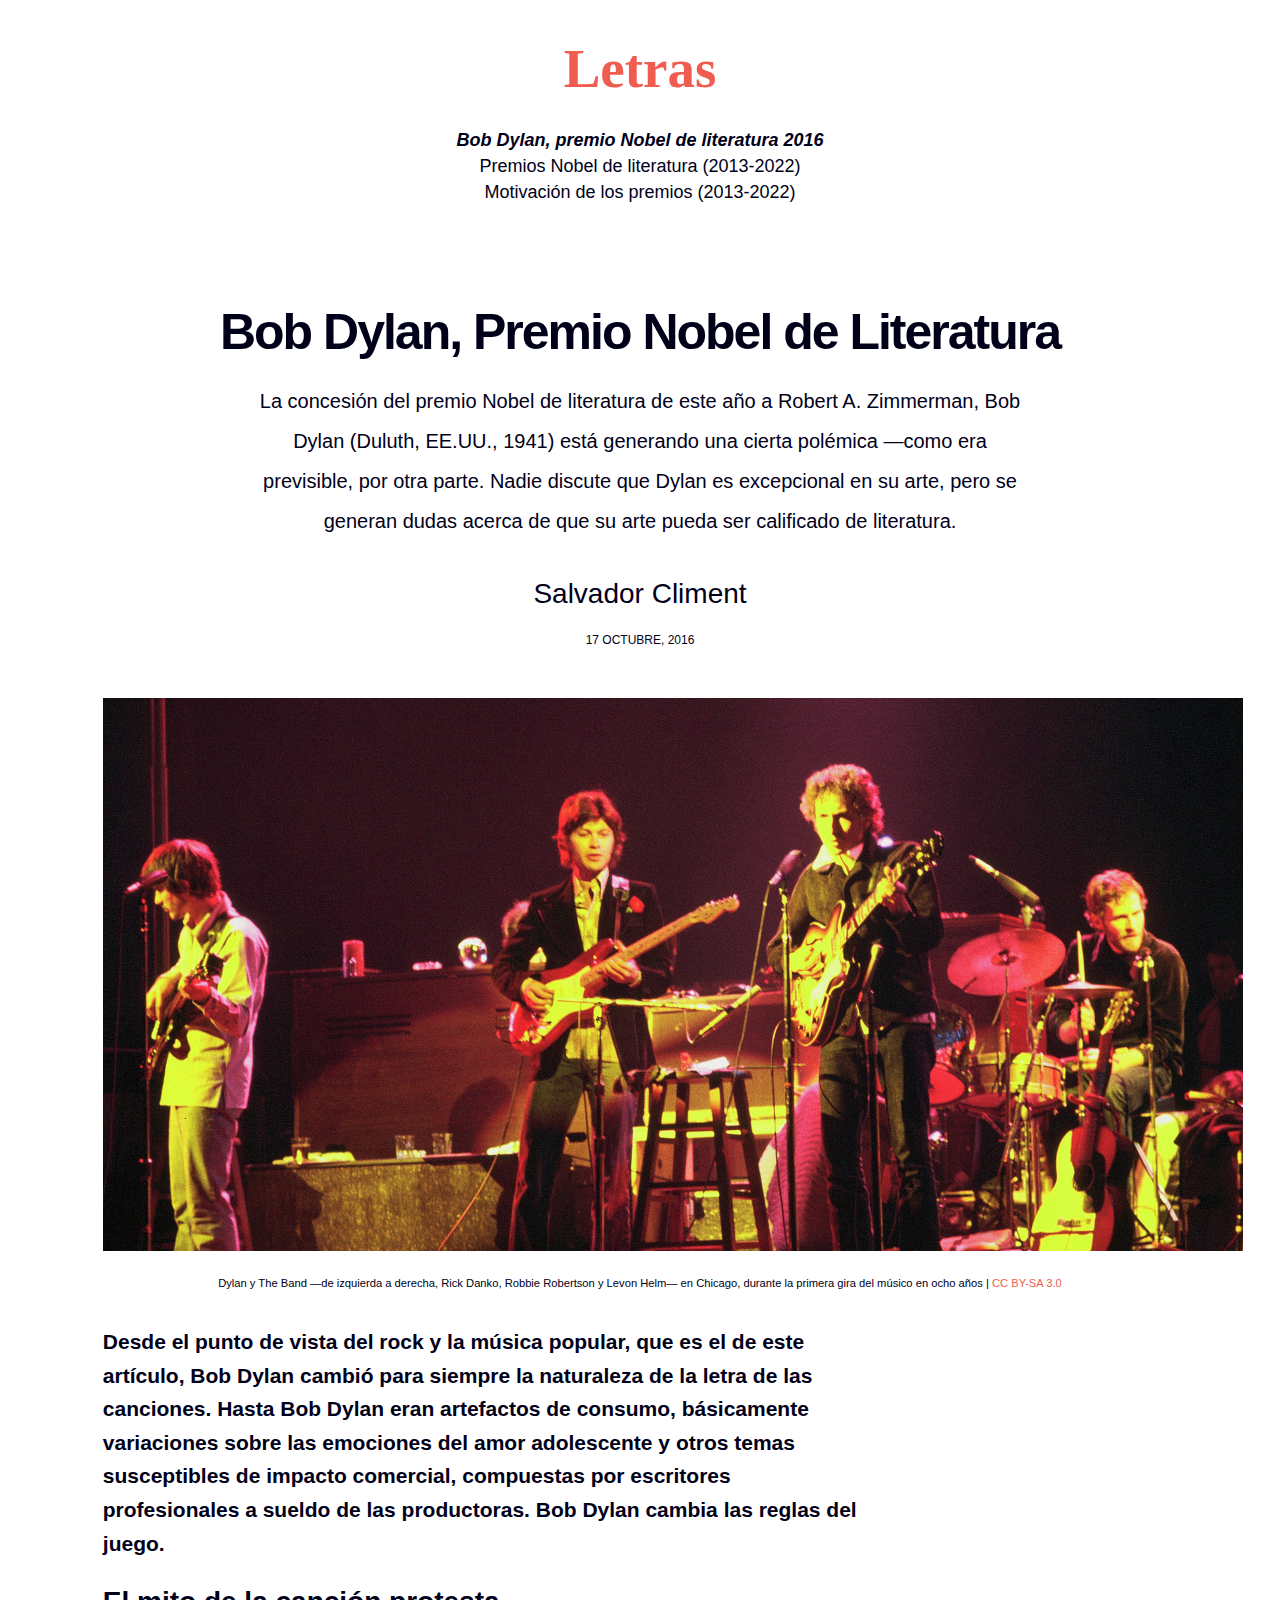
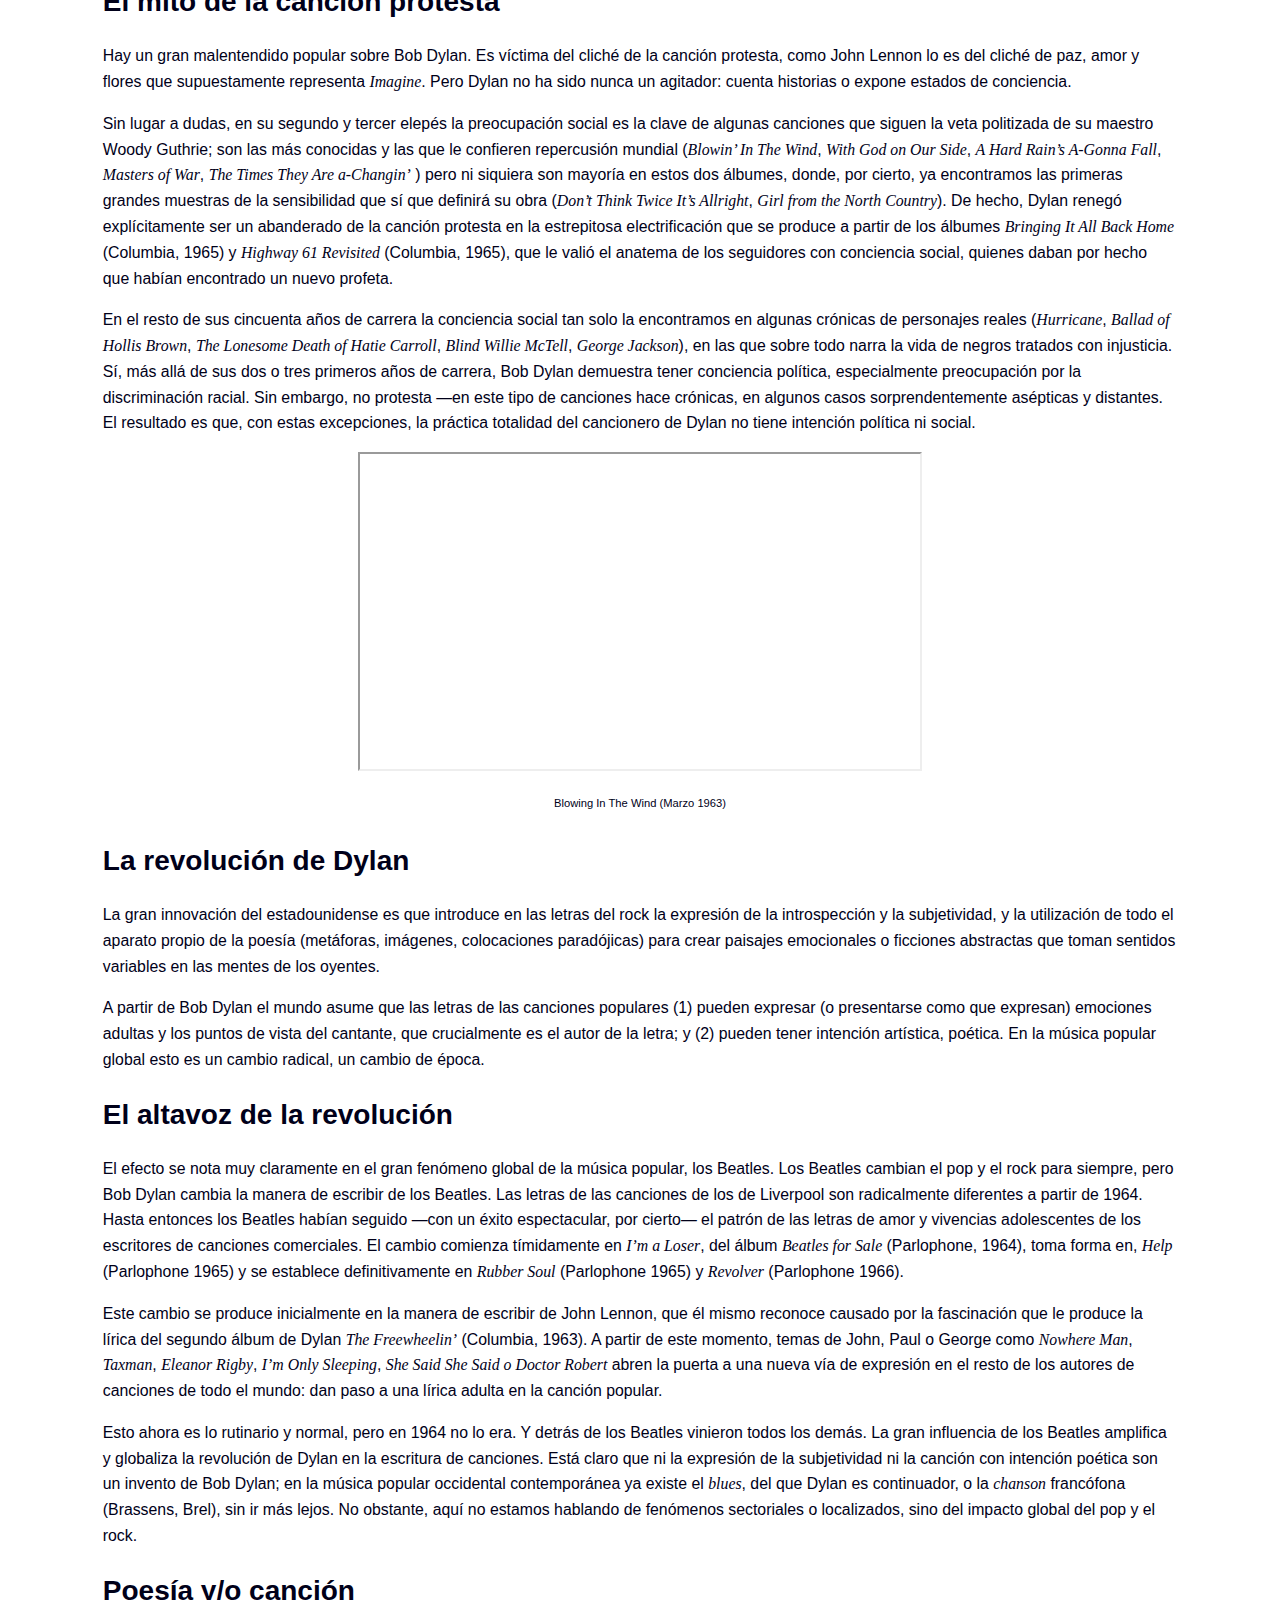
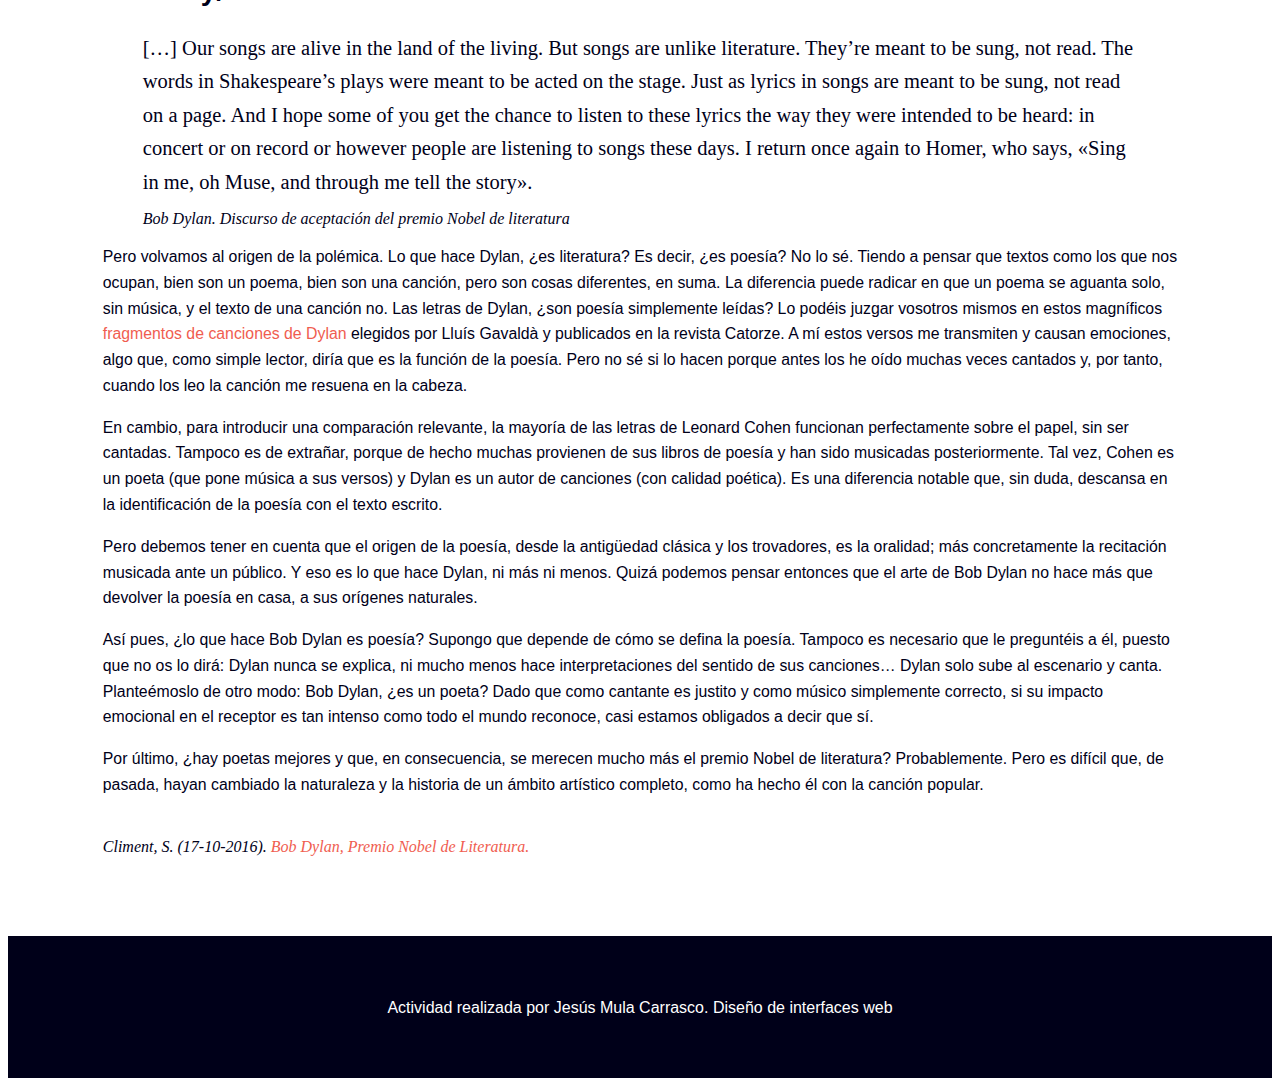
==== commit 8f9bc7b7: "index terminado" ====
--- a/index.html
+++ b/index.html
@@ -62,18 +62,9 @@
                     que definirá su obra (<cite>Don’t Think Twice It’s Allright</cite>, <cite>Girl from the North
                         Country</cite>). De hecho, Dylan
                     renegó explícitamente ser un abanderado de la canción protesta en la estrepitosa electrificación que
-                    se produce a partir de los álbumes <cite>Bringing It All Back Home</cite> (Columbia, 1965) y Highway
-                    61 Revisited
-                    (Columbia, 1965), que le valió el anatema de los seguidores con conciencia social, quienes daban por
+                    se produce a partir de los álbumes <cite>Bringing It All Back Home</cite> (Columbia, <date>1965</date>) y <cite>Highway 61 Revisited</cite> (Columbia, 1965), que le valió el anatema de los seguidores con conciencia social, quienes daban por
                     hecho que habían encontrado un nuevo profeta.</p>
-                <p>En el resto de sus cincuenta años de carrera la conciencia social tan solo la encontramos en algunas
-                    crónicas de personajes reales (Hurricane, Ballad of Hollis Brown, The Lonesome Death of Hatie
-                    Carroll, Blind Willie McTell, George Jackson), en las que sobre todo narra la vida de negros
-                    tratados con injusticia. Sí, más allá de sus dos o tres primeros años de carrera, Bob Dylan
-                    demuestra tener conciencia política, especialmente preocupación por la discriminación racial. Sin
-                    embargo, no protesta —en este tipo de canciones hace crónicas, en algunos casos sorprendentemente
-                    asépticas y distantes. El resultado es que, con estas excepciones, la práctica totalidad del
-                    cancionero de Dylan no tiene intención política ni social.</p>
+                <p>En el resto de sus cincuenta años de carrera la conciencia social tan solo la encontramos en algunas crónicas de personajes reales (<cite>Hurricane</cite>, <cite>Ballad of Hollis Brown</cite>, <cite>The Lonesome Death of Hatie Carroll</cite>, <cite>Blind Willie McTell</cite>, <cite>George Jackson</cite>), en las que sobre todo narra la vida de negros tratados con injusticia. Sí, más allá de sus dos o tres primeros años de carrera, Bob Dylan demuestra tener conciencia política, especialmente preocupación por la discriminación racial. Sin embargo, no protesta —en este tipo de canciones hace crónicas, en algunos casos sorprendentemente asépticas y distantes. El resultado es que, con estas excepciones, la práctica totalidad del cancionero de Dylan no tiene intención política ni social.</p>
 
                 <figure>
                     <div id="video"><iframe width="560" height="315"
@@ -98,37 +89,19 @@
             </section>
             <section>
                 <h3>El altavoz de la revolución</h3>
-                <p>El efecto se nota muy claramente en el gran fenómeno global de la música popular, los Beatles. Los
-                    Beatles cambian el pop y el rock para siempre, pero Bob Dylan cambia la manera de escribir de los
-                    Beatles. Las letras de las canciones de los de Liverpool son radicalmente diferentes a partir de
-                    1964. Hasta entonces los Beatles habían seguido —con un éxito espectacular, por cierto— el patrón de
-                    las letras de amor y vivencias adolescentes de los escritores de canciones comerciales. El cambio
-                    comienza tímidamente en I’m a Loser, del álbum Beatles for Sale (Parlophone, 1964), toma forma en,
-                    Help (Parlophone 1965) y se establece definitivamente en Rubber Soul (Parlophone 1965) y Revolver
-                    (Parlophone 1966).</p>
-                <p>Este cambio se produce inicialmente en la manera de escribir de John Lennon, que él mismo reconoce
-                    causado por la fascinación que le produce la lírica del segundo álbum de Dylan The Freewheelin’
-                    (Columbia, 1963). A partir de este momento, temas de John, Paul o George como Nowhere Man, Taxman,
-                    Eleanor Rigby, I’m Only Sleeping, She Said She Said o Doctor Robert abren la puerta a una nueva vía
-                    de expresión en el resto de los autores de canciones de todo el mundo: dan paso a una lírica adulta
-                    en la canción popular.</p>
-                <p>Esto ahora es lo rutinario y normal, pero en 1964 no lo era. Y detrás de los Beatles vinieron todos
-                    los demás. La gran influencia de los Beatles amplifica y globaliza la revolución de Dylan en la
-                    escritura de canciones. Está claro que ni la expresión de la subjetividad ni la canción con
-                    intención poética son un invento de Bob Dylan; en la música popular occidental contemporánea ya
-                    existe el blues, del que Dylan es continuador, o la chanson francófona (Brassens, Brel), sin ir más
-                    lejos. No obstante, aquí no estamos hablando de fenómenos sectoriales o localizados, sino del
-                    impacto global del pop y el rock.</p>
+                <p>El efecto se nota muy claramente en el gran fenómeno global de la música popular, los Beatles. Los Beatles cambian el pop y el rock para siempre, pero Bob Dylan cambia la manera de escribir de los Beatles. Las letras de las canciones de los de Liverpool son radicalmente diferentes a partir de 1964. Hasta entonces los Beatles habían seguido —con un éxito espectacular, por cierto— el patrón de las letras de amor y vivencias adolescentes de los escritores de canciones comerciales. El cambio comienza tímidamente en <cite>I’m a Loser</cite>, del álbum <cite>Beatles for Sale</cite> (Parlophone, <date>1964</date>), toma forma en, <cite>Help</cite> (Parlophone <date>1965</date>) y se establece definitivamente en <cite>Rubber Soul</cite> (Parlophone <date>1965</date>) y <cite>Revolver</cite> (Parlophone <date>1966</date>).</p>
+                <p>Este cambio se produce inicialmente en la manera de escribir de John Lennon, que él mismo reconoce causado por la fascinación que le produce la lírica del segundo álbum de Dylan <cite>The Freewheelin’</cite> (Columbia, <date>1963</date>). A partir de este momento, temas de John, Paul o George como <cite>Nowhere Man</cite>, <cite>Taxman</cite>, <cite>Eleanor Rigby</cite>, <cite>I’m Only Sleeping</cite>, <cite>She Said She Said o Doctor Robert</cite> abren la puerta a una nueva vía de expresión en el resto de los autores de canciones de todo el mundo: dan paso a una lírica adulta en la canción popular.</p>
+
+                <p>Esto ahora es lo rutinario y normal, pero en 1964 no lo era. Y detrás de los Beatles vinieron todos los demás. La gran influencia de los Beatles amplifica y globaliza la revolución de Dylan en la escritura de canciones. Está claro que ni la expresión de la subjetividad ni la canción con intención poética son un invento de Bob Dylan; en la música popular occidental contemporánea ya existe el <cite>blues</cite>, del que Dylan es continuador, o la <cite>chanson</cite> francófona (Brassens, Brel), sin ir más lejos. No obstante, aquí no estamos hablando de fenómenos sectoriales o localizados, sino del impacto global del pop y el rock.</p>
             </section>
             <section>
                 <h3>Poesía y/o canción</h3>
-                <blockquote>
+                <blockquote lang="en">
                     <p>[…] Our songs are alive in the land of the living. But songs are unlike literature. They’re meant
                         to be sung, not read. The words in Shakespeare’s plays were meant to be acted on the stage. Just
                         as lyrics in songs are meant to be sung, not read on a page. And I hope some of you get the
                         chance to listen to these lyrics the way they were intended to be heard: in concert or on record
-                        or however people are listening to songs these days. I return once again to Homer, who says,
-                        "Sing in me, oh Muse, and through me tell the story".</p>
+                        or however people are listening to songs these days. I return once again to Homer, who says, <q>Sing in me, oh Muse, and through me tell the story</q>.</p>
                     <cite>Bob Dylan. Discurso de aceptación del premio Nobel de literatura</cite>
                 </blockquote>
                 <p>Pero volvamos al origen de la polémica. Lo que hace Dylan, ¿es literatura? Es decir, ¿es poesía? No
@@ -158,13 +131,11 @@
                     Planteémoslo de otro modo: Bob Dylan, ¿es un poeta? Dado que como cantante es justito y como músico
                     simplemente correcto, si su impacto emocional en el receptor es tan intenso como todo el mundo
                     reconoce, casi estamos obligados a decir que sí.</p>
-                <p>Por último, ¿hay poetas mejores y que, en consecuencia, se merecen mucho más el premio Nobel de
+                <p id="final">Por último, ¿hay poetas mejores y que, en consecuencia, se merecen mucho más el premio Nobel de
                     literatura? Probablemente. Pero es difícil que, de pasada, hayan cambiado la naturaleza y la
                     historia de un ámbito artístico completo, como ha hecho él con la canción popular.</p>
             </section>
-            <p>Climent, S. (17-10-2016). <span class="enlaceTexto"><a class="enlaceTexto"
-                        href="https://www.nationalgeographic.com.es/mundo-ng/actualidad/bob-dylan-premio-nobel-literatura-2016_10781">Bob
-                        Dylan, Premio Nobel de Literatura.</a></span></p>
+            <cite>Climent, S. (<date datetime="2016-10-17">17-10-2016</date>). <span class="enlaceTexto"><a class="enlaceTexto" href="https://www.nationalgeographic.com.es/mundo-ng/actualidad/bob-dylan-premio-nobel-literatura-2016_10781">Bob Dylan, Premio Nobel de Literatura.</a></span></cite>
         </article>
     </main>
     <footer><small>Actividad realizada por Jesús Mula Carrasco. Diseño de interfaces web</small></footer>
--- a/estilos.css
+++ b/estilos.css
@@ -89,7 +89,22 @@
 
 p {
     line-height: 1.63em;
+    font-size: 99%;
 }
+blockquote p {
+    font-size: 20.5px;
+    font-family: Georgia, 'Times New Roman', Times, serif;
+    margin-bottom: 11px;
+}
+
+q::before {
+    content: "«";
+}
+
+q::after {
+    content: "»";
+}
+
 
 #video {
     text-align: center;
@@ -116,11 +131,18 @@
 .enlaceTexto :hover {
     color: rgba(240, 93, 80, 0.5);
 }
+#final {
+    margin-bottom: 40px;
+}
 
 footer {
     background-color: rgb(0,0,25);
     color: rgb(255, 255, 255);
-
+    text-align: center;
+    font-size: larger;
+    margin-top: 80px;
+    padding: 60px;
+    max-width: 100%;
 }
 small :hover {
     color: rgb(240, 93, 80);
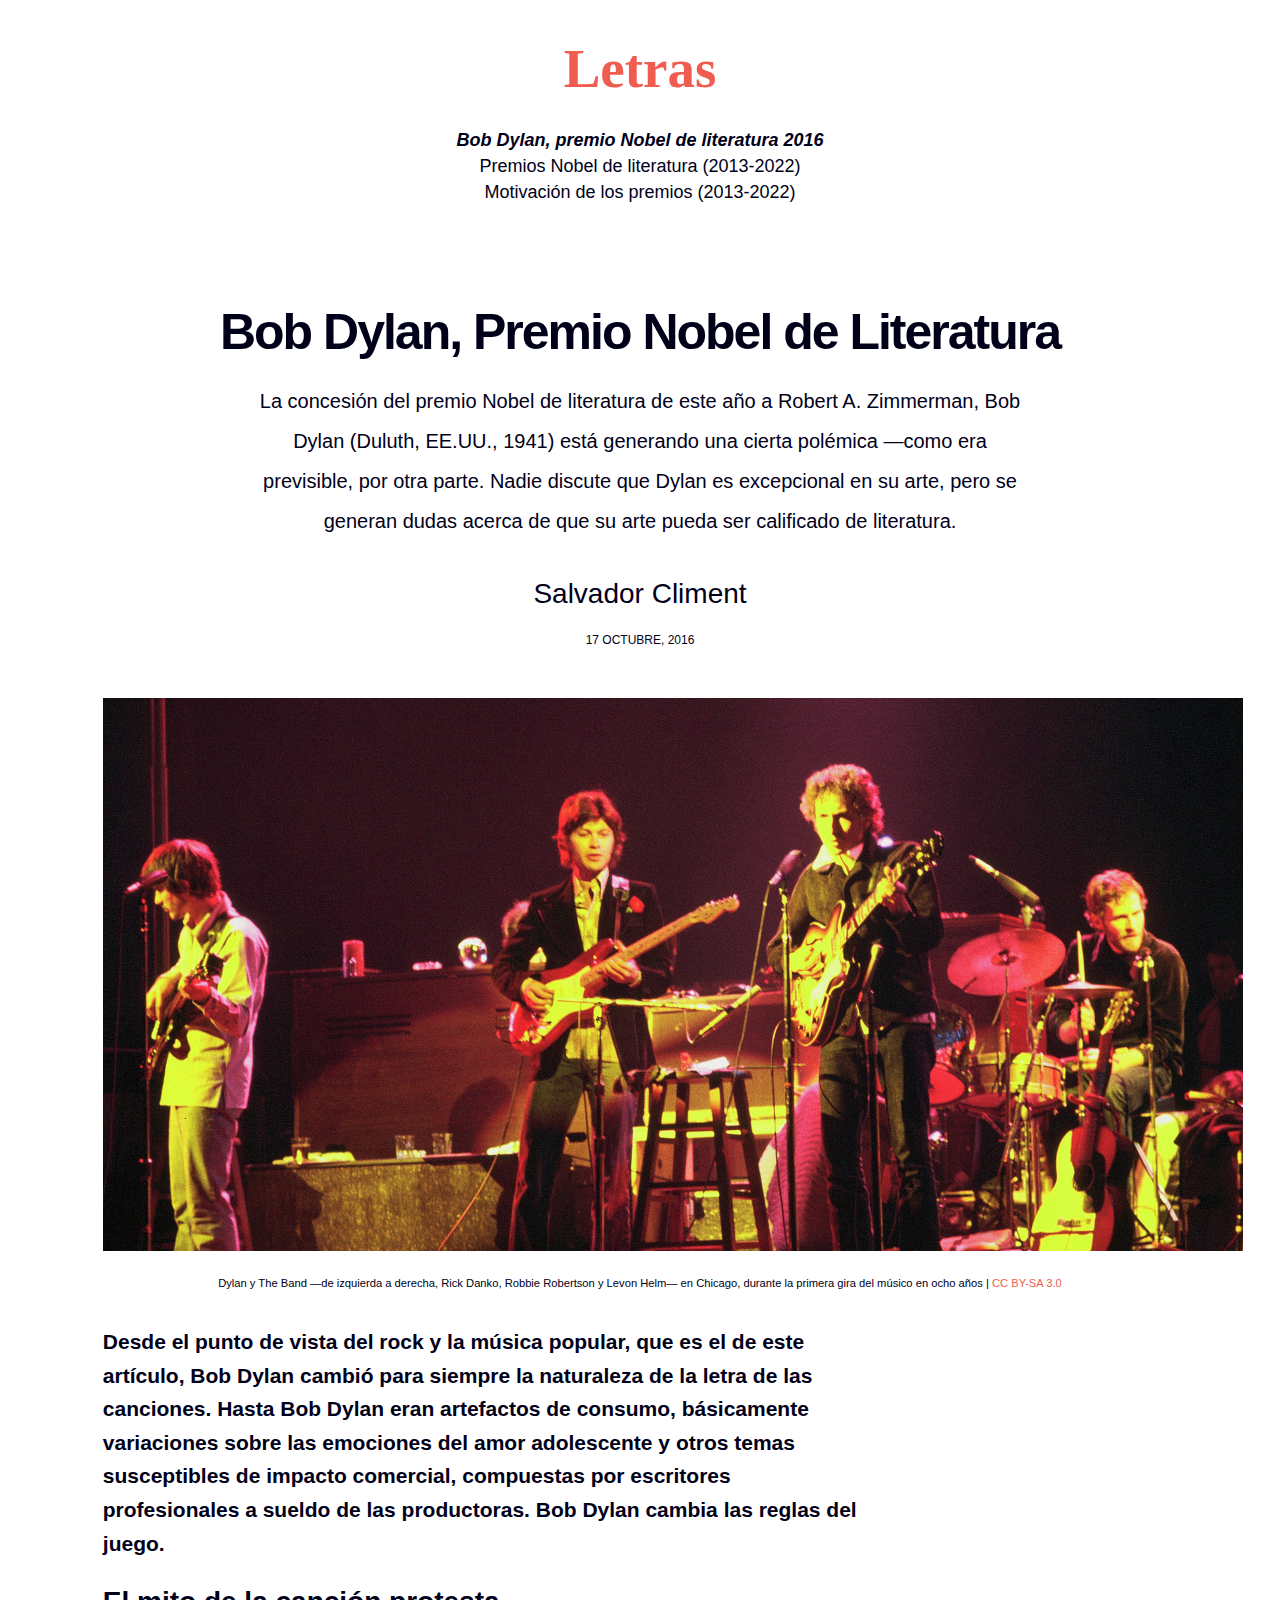
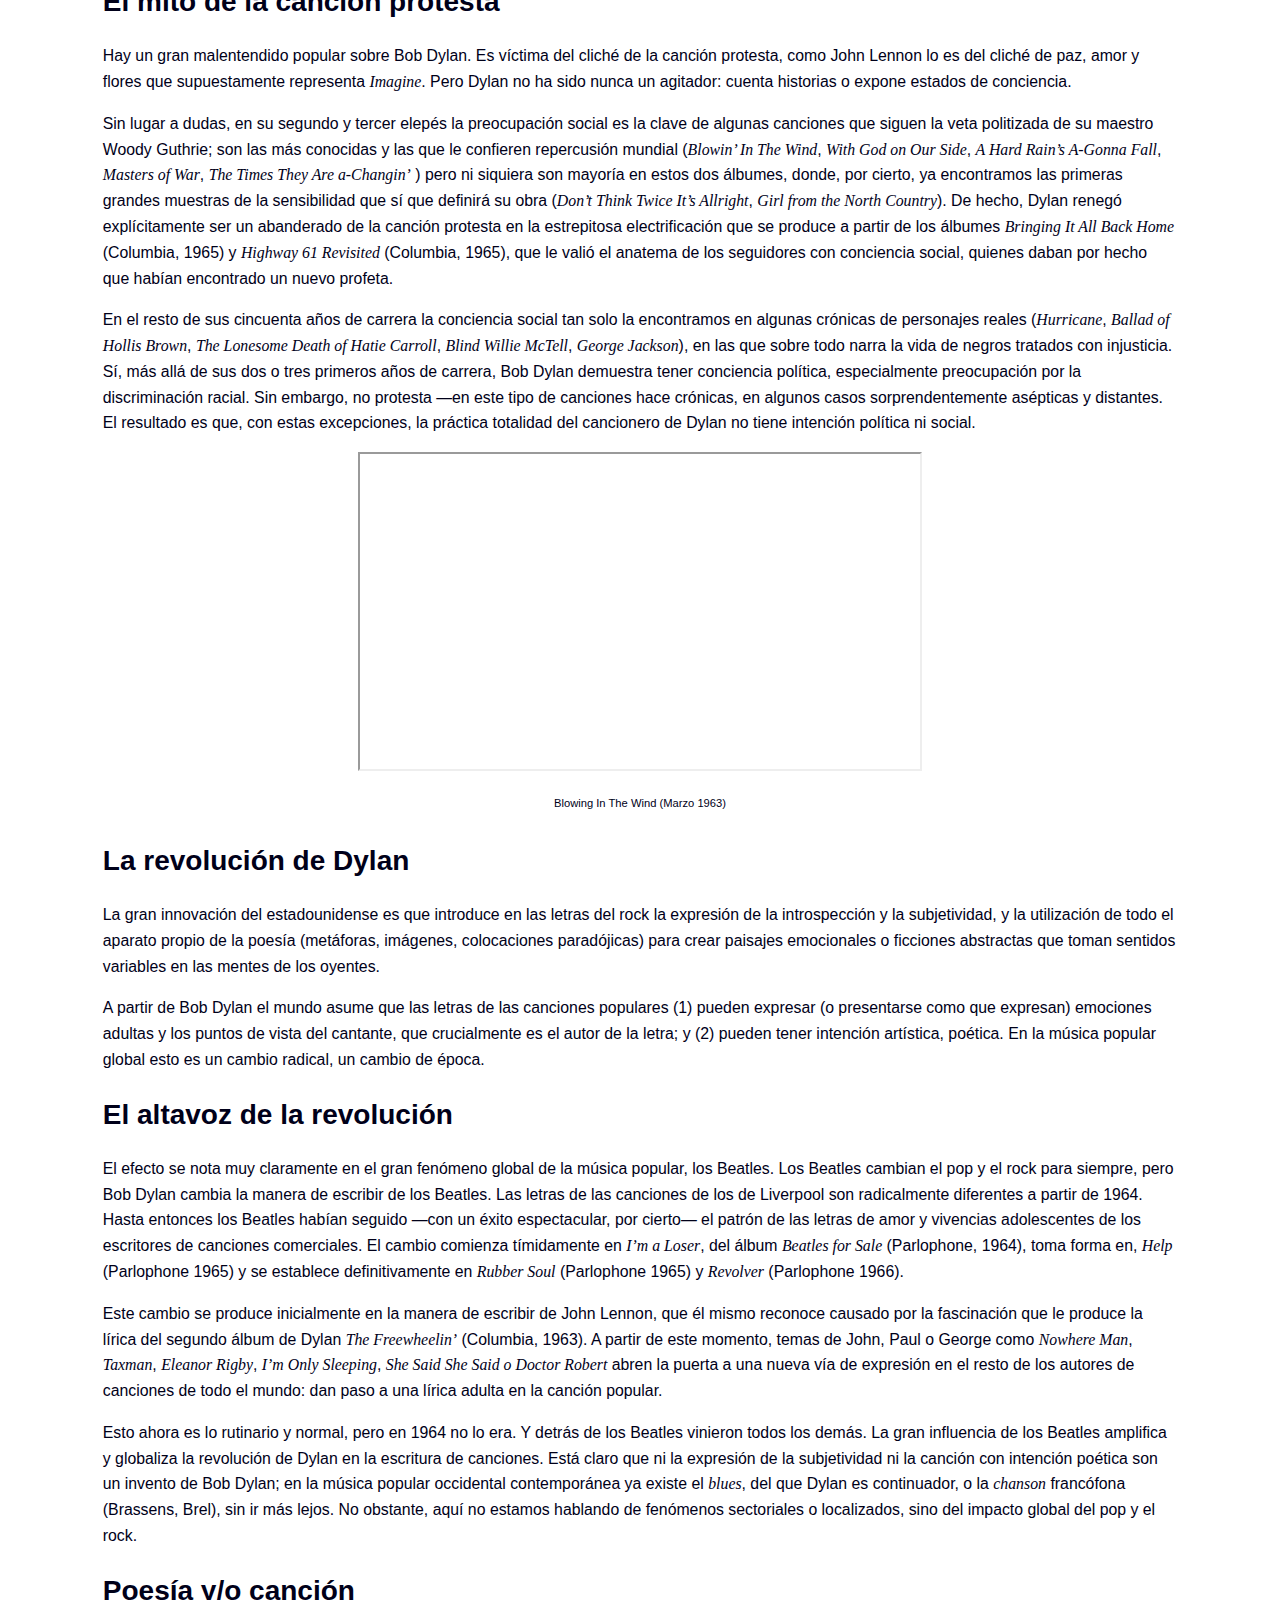
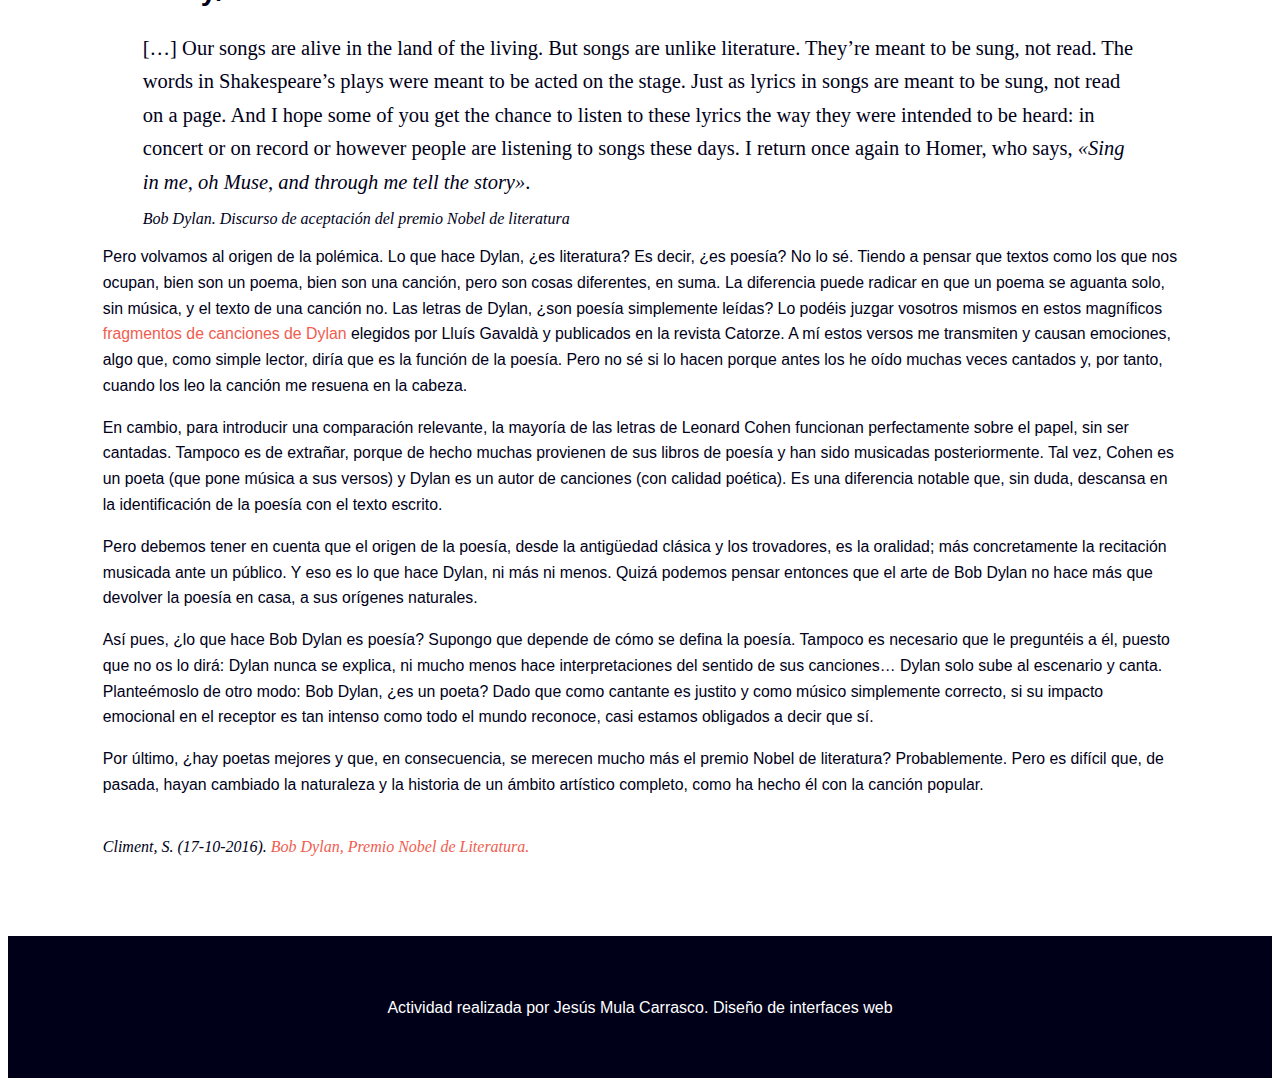
==== commit b2a9f9aa: "motivación y premios en desarrollo" ====
--- a/index.html
+++ b/index.html
@@ -25,7 +25,7 @@
 
         </header>
         <article>
-            <section id="secInicio">
+            <header>
                 <h2>Bob Dylan, Premio Nobel de Literatura</h2>
                 <p>La concesión del premio Nobel de literatura de este año a Robert A. Zimmerman, Bob Dylan (Duluth,
                     EE.UU., 1941) está generando una cierta polémica —como era previsible, por otra parte. Nadie discute
@@ -34,8 +34,8 @@
                 <h4>Salvador Climent</h4>
                 <time datetime="2016-10-17">17 OCTUBRE, 2016</time>
 
-            </section>
-            <section>
+            </header>
+            <div>
                 <figure>
                     <img src="img/Bob-Dylan-and-The-Band-1974.jpg" alt="Bob Dylan and the band 1974">
                     <figcaption>Dylan y The Band —de izquierda a derecha, Rick Danko, Robbie Robertson y Levon Helm— en
@@ -49,7 +49,7 @@
                     básicamente variaciones sobre las emociones del amor adolescente y otros temas susceptibles de
                     impacto comercial, compuestas por escritores profesionales a sueldo de las productoras. Bob Dylan
                     cambia las reglas del juego.</p>
-            </section>
+            </div>
             <section>
                 <h3>El mito de la canción protesta</h3>
                 <p>Hay un gran malentendido popular sobre Bob Dylan. Es víctima del cliché de la canción protesta, como John Lennon lo es del cliché de paz, amor y flores que supuestamente representa <cite>Imagine</cite>. Pero Dylan no ha sido nunca un agitador: cuenta historias o expone estados de conciencia.</p>
@@ -62,7 +62,7 @@
                     que definirá su obra (<cite>Don’t Think Twice It’s Allright</cite>, <cite>Girl from the North
                         Country</cite>). De hecho, Dylan
                     renegó explícitamente ser un abanderado de la canción protesta en la estrepitosa electrificación que
-                    se produce a partir de los álbumes <cite>Bringing It All Back Home</cite> (Columbia, <date>1965</date>) y <cite>Highway 61 Revisited</cite> (Columbia, 1965), que le valió el anatema de los seguidores con conciencia social, quienes daban por
+                    se produce a partir de los álbumes <cite>Bringing It All Back Home</cite> (Columbia, <time datetime="1965">1965</time>) y <cite>Highway 61 Revisited</cite> (Columbia, 1965), que le valió el anatema de los seguidores con conciencia social, quienes daban por
                     hecho que habían encontrado un nuevo profeta.</p>
                 <p>En el resto de sus cincuenta años de carrera la conciencia social tan solo la encontramos en algunas crónicas de personajes reales (<cite>Hurricane</cite>, <cite>Ballad of Hollis Brown</cite>, <cite>The Lonesome Death of Hatie Carroll</cite>, <cite>Blind Willie McTell</cite>, <cite>George Jackson</cite>), en las que sobre todo narra la vida de negros tratados con injusticia. Sí, más allá de sus dos o tres primeros años de carrera, Bob Dylan demuestra tener conciencia política, especialmente preocupación por la discriminación racial. Sin embargo, no protesta —en este tipo de canciones hace crónicas, en algunos casos sorprendentemente asépticas y distantes. El resultado es que, con estas excepciones, la práctica totalidad del cancionero de Dylan no tiene intención política ni social.</p>
 
@@ -89,8 +89,8 @@
             </section>
             <section>
                 <h3>El altavoz de la revolución</h3>
-                <p>El efecto se nota muy claramente en el gran fenómeno global de la música popular, los Beatles. Los Beatles cambian el pop y el rock para siempre, pero Bob Dylan cambia la manera de escribir de los Beatles. Las letras de las canciones de los de Liverpool son radicalmente diferentes a partir de 1964. Hasta entonces los Beatles habían seguido —con un éxito espectacular, por cierto— el patrón de las letras de amor y vivencias adolescentes de los escritores de canciones comerciales. El cambio comienza tímidamente en <cite>I’m a Loser</cite>, del álbum <cite>Beatles for Sale</cite> (Parlophone, <date>1964</date>), toma forma en, <cite>Help</cite> (Parlophone <date>1965</date>) y se establece definitivamente en <cite>Rubber Soul</cite> (Parlophone <date>1965</date>) y <cite>Revolver</cite> (Parlophone <date>1966</date>).</p>
-                <p>Este cambio se produce inicialmente en la manera de escribir de John Lennon, que él mismo reconoce causado por la fascinación que le produce la lírica del segundo álbum de Dylan <cite>The Freewheelin’</cite> (Columbia, <date>1963</date>). A partir de este momento, temas de John, Paul o George como <cite>Nowhere Man</cite>, <cite>Taxman</cite>, <cite>Eleanor Rigby</cite>, <cite>I’m Only Sleeping</cite>, <cite>She Said She Said o Doctor Robert</cite> abren la puerta a una nueva vía de expresión en el resto de los autores de canciones de todo el mundo: dan paso a una lírica adulta en la canción popular.</p>
+                <p>El efecto se nota muy claramente en el gran fenómeno global de la música popular, los Beatles. Los Beatles cambian el pop y el rock para siempre, pero Bob Dylan cambia la manera de escribir de los Beatles. Las letras de las canciones de los de Liverpool son radicalmente diferentes a partir de 1964. Hasta entonces los Beatles habían seguido —con un éxito espectacular, por cierto— el patrón de las letras de amor y vivencias adolescentes de los escritores de canciones comerciales. El cambio comienza tímidamente en <cite>I’m a Loser</cite>, del álbum <cite>Beatles for Sale</cite> (Parlophone, <time datetime="1964">1964</time>), toma forma en, <cite>Help</cite> (Parlophone <time datetime="1965">1965</time>) y se establece definitivamente en <cite>Rubber Soul</cite> (Parlophone <time datetime="1965">1965</time>) y <cite>Revolver</cite> (Parlophone <time datetime="1966">1966</time>).</p>
+                <p>Este cambio se produce inicialmente en la manera de escribir de John Lennon, que él mismo reconoce causado por la fascinación que le produce la lírica del segundo álbum de Dylan <cite>The Freewheelin’</cite> (Columbia, <time datetime="1963">1963</time>). A partir de este momento, temas de John, Paul o George como <cite>Nowhere Man</cite>, <cite>Taxman</cite>, <cite>Eleanor Rigby</cite>, <cite>I’m Only Sleeping</cite>, <cite>She Said She Said o Doctor Robert</cite> abren la puerta a una nueva vía de expresión en el resto de los autores de canciones de todo el mundo: dan paso a una lírica adulta en la canción popular.</p>
 
                 <p>Esto ahora es lo rutinario y normal, pero en 1964 no lo era. Y detrás de los Beatles vinieron todos los demás. La gran influencia de los Beatles amplifica y globaliza la revolución de Dylan en la escritura de canciones. Está claro que ni la expresión de la subjetividad ni la canción con intención poética son un invento de Bob Dylan; en la música popular occidental contemporánea ya existe el <cite>blues</cite>, del que Dylan es continuador, o la <cite>chanson</cite> francófona (Brassens, Brel), sin ir más lejos. No obstante, aquí no estamos hablando de fenómenos sectoriales o localizados, sino del impacto global del pop y el rock.</p>
             </section>
@@ -101,7 +101,7 @@
                         to be sung, not read. The words in Shakespeare’s plays were meant to be acted on the stage. Just
                         as lyrics in songs are meant to be sung, not read on a page. And I hope some of you get the
                         chance to listen to these lyrics the way they were intended to be heard: in concert or on record
-                        or however people are listening to songs these days. I return once again to Homer, who says, <q>Sing in me, oh Muse, and through me tell the story</q>.</p>
+                        or however people are listening to songs these days. I return once again to Homer, who says, <cite><q>Sing in me, oh Muse, and through me tell the story</q></cite>.</p>
                     <cite>Bob Dylan. Discurso de aceptación del premio Nobel de literatura</cite>
                 </blockquote>
                 <p>Pero volvamos al origen de la polémica. Lo que hace Dylan, ¿es literatura? Es decir, ¿es poesía? No
@@ -135,7 +135,7 @@
                     literatura? Probablemente. Pero es difícil que, de pasada, hayan cambiado la naturaleza y la
                     historia de un ámbito artístico completo, como ha hecho él con la canción popular.</p>
             </section>
-            <cite>Climent, S. (<date datetime="2016-10-17">17-10-2016</date>). <span class="enlaceTexto"><a class="enlaceTexto" href="https://www.nationalgeographic.com.es/mundo-ng/actualidad/bob-dylan-premio-nobel-literatura-2016_10781">Bob Dylan, Premio Nobel de Literatura.</a></span></cite>
+            <cite>Climent, S. (<time datetime="2016-10-17">17-10-2016</time>). <span class="enlaceTexto"><a class="enlaceTexto" href="https://www.nationalgeographic.com.es/mundo-ng/actualidad/bob-dylan-premio-nobel-literatura-2016_10781">Bob Dylan, Premio Nobel de Literatura.</a></span></cite>
         </article>
     </main>
     <footer><small>Actividad realizada por Jesús Mula Carrasco. Diseño de interfaces web</small></footer>
--- a/estilos.css
+++ b/estilos.css
@@ -47,13 +47,13 @@
 nav {
     margin-bottom: 100px;
 }
-article section:first-child, header{
+article header, header{
     text-align: center;
     
     margin: auto;
     
 }
-article section:first-child h2{
+article header h2{
     font-size: 50px;
     margin-bottom: 20px;
     letter-spacing: -2px; /* Reduce el espaciado entre letras */
@@ -64,22 +64,22 @@
     margin-top: 26px;
     margin-bottom: 25px;
 }
-article section:first-child p {
+article header p {
     font-size: 125%;
     max-width: 72%;
     margin: auto;
     line-height: 2em; /* Aumenta espacio entre líneas*/
 }
-article section:first-child h4 {
+article header h4 {
     font-size: 28px;
     font-weight: unset;
     margin-bottom: 20px;
 }
-article section:first-child time {
+article header time {
     font-size: 75% ;
     
 }
-article section:first-child {
+article header {
     margin-bottom: 50px;
 }
 cite {
@@ -128,6 +128,7 @@
     color: rgb(240, 93, 80);
 }
 
+
 .enlaceTexto :hover {
     color: rgba(240, 93, 80, 0.5);
 }
